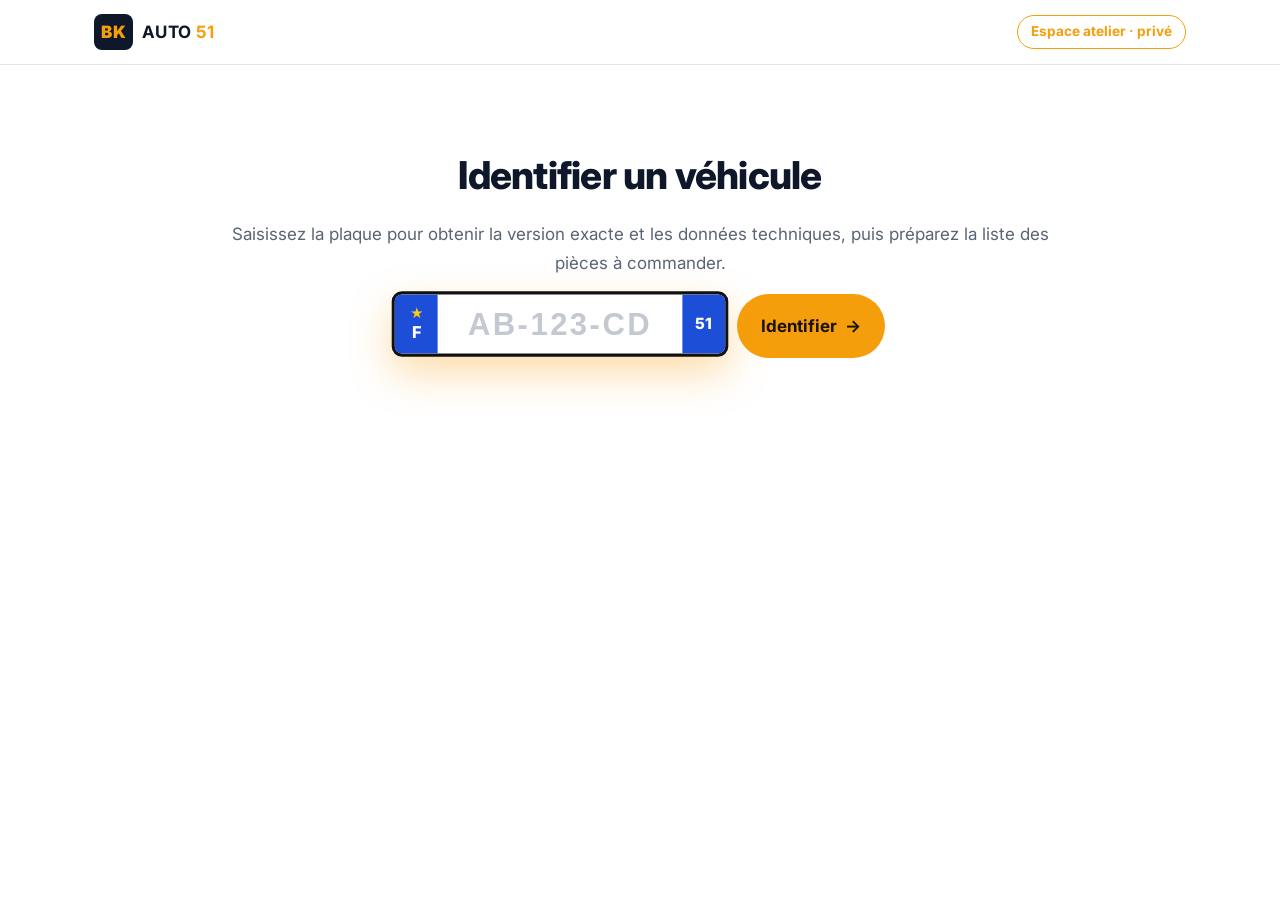
==== atelier.html @ ac7f99f1 "Outil plaque → pièces déplacé dans un espace atelier privé protégé par mot de passe Co-Authored-By: " ====
<!doctype html>
<html lang="fr">
<head>
  <meta charset="utf-8">
  <meta name="viewport" content="width=device-width, initial-scale=1">
  <meta name="robots" content="noindex, nofollow">
  <title>Atelier · BK AUTO 51</title>
  <link rel="icon" href="/assets/favicon.svg" type="image/svg+xml">
  <link rel="preconnect" href="https://fonts.googleapis.com">
  <link rel="preconnect" href="https://fonts.gstatic.com" crossorigin>
  <link href="https://fonts.googleapis.com/css2?family=Inter:wght@400;500;600;700;800&display=swap" rel="stylesheet">
  <link rel="stylesheet" href="/assets/styles.css?v=6">
  <link rel="stylesheet" href="/assets/atelier.css?v=6">
</head>
<body class="atelier">
  <header class="header">
    <div class="container header__inner">
      <a href="/" class="logo" aria-label="Retour au site">
        <span class="logo__mark">BK</span>
        <span class="logo__text">AUTO <strong>51</strong></span>
      </a>
      <span class="atelier__tag">Espace atelier · privé</span>
    </div>
  </header>

  <main class="section">
    <div class="container">
      <div class="parts">
        <h1 class="atelier__title">Identifier un véhicule</h1>
        <p class="muted">Saisissez la plaque pour obtenir la version exacte et les données techniques, puis préparez la liste des pièces à commander.</p>

        <form class="plate-form" id="plate-form" novalidate>
          <label class="plate" for="plate-input">
            <span class="plate__eu"><span class="plate__stars">★</span>F</span>
            <input id="plate-input" name="plaque" placeholder="AB-123-CD" maxlength="10" autocomplete="off" spellcheck="false" aria-label="Plaque d'immatriculation" autofocus>
            <span class="plate__dep">51</span>
          </label>
          <button class="btn btn--primary" type="submit">Identifier <span class="btn__arrow">→</span></button>
        </form>
        <p class="plate-status" id="plate-status" role="status" aria-live="polite"></p>
        <div class="history" id="history" hidden></div>
      </div>

      <div class="sheet" id="sheet" hidden>
        <div class="vehicle">
          <div class="vehicle__icon"><svg viewBox="0 0 24 24"><path d="M5 17h14M6 17l1.5-5h9L18 17M8 12l1-3h6l1 3"/><circle cx="8" cy="18" r="1.5"/><circle cx="16" cy="18" r="1.5"/></svg></div>
          <div>
            <p class="vehicle__title" id="vehicle-title"></p>
            <p class="vehicle__meta" id="vehicle-meta"></p>
          </div>
        </div>

        <div class="sheet__cols">
          <section class="panel">
            <h2 class="panel__title">Données techniques</h2>
            <p class="muted small">Cliquez sur une valeur pour la copier.</p>
            <dl class="specs" id="specs"></dl>
          </section>

          <section class="panel">
            <h2 class="panel__title">Pièces à commander</h2>
            <div class="parts__grid" id="parts-grid">
              <label class="part"><input type="checkbox" value="Plaquettes de frein AV"><span>Plaquettes AV</span></label>
              <label class="part"><input type="checkbox" value="Plaquettes de frein AR"><span>Plaquettes AR</span></label>
              <label class="part"><input type="checkbox" value="Disques de frein AV"><span>Disques AV</span></label>
              <label class="part"><input type="checkbox" value="Disques / tambours AR"><span>Disques / tambours AR</span></label>
              <label class="part"><input type="checkbox" value="Filtre à huile"><span>Filtre à huile</span></label>
              <label class="part"><input type="checkbox" value="Filtre à air"><span>Filtre à air</span></label>
              <label class="part"><input type="checkbox" value="Filtre habitacle"><span>Filtre habitacle</span></label>
              <label class="part"><input type="checkbox" value="Filtre à carburant"><span>Filtre à carburant</span></label>
              <label class="part"><input type="checkbox" value="Huile moteur"><span>Huile moteur</span></label>
              <label class="part"><input type="checkbox" value="Kit distribution + pompe à eau"><span>Kit distribution</span></label>
              <label class="part"><input type="checkbox" value="Courroie accessoires + galets"><span>Courroie accessoires</span></label>
              <label class="part"><input type="checkbox" value="Kit embrayage"><span>Kit embrayage</span></label>
              <label class="part"><input type="checkbox" value="Batterie"><span>Batterie</span></label>
              <label class="part"><input type="checkbox" value="Bougies"><span>Bougies</span></label>
              <label class="part"><input type="checkbox" value="Amortisseurs"><span>Amortisseurs</span></label>
              <label class="part"><input type="checkbox" value="Rotules / biellettes"><span>Rotules / biellettes</span></label>
              <label class="part"><input type="checkbox" value="Pneus"><span>Pneus</span></label>
              <label class="part"><input type="checkbox" value="Balais essuie-glace"><span>Essuie-glaces</span></label>
            </div>
            <label class="notes">Notes / références
              <textarea id="notes" rows="4" placeholder="ex. réf. plaquettes, dimensions pneus 195/55 R16…"></textarea>
            </label>
            <div class="sheet__actions">
              <button class="btn btn--primary" id="copy-list" type="button">Copier la liste</button>
              <button class="btn btn--ghost" id="print" type="button">Imprimer</button>
            </div>
            <p class="plate-status" id="copy-status" role="status" aria-live="polite"></p>
          </section>
        </div>
      </div>
    </div>
  </main>

  <script src="/assets/atelier.js?v=6" defer></script>
</body>
</html>
---- assets/styles.css ----
:root {
  --bg: #ffffff;
  --bg-alt: #f5f6f8;
  --ink: #0f172a;
  --muted: #5b6475;
  --line: #e3e6ec;
  --accent: #f59e0b;
  --accent-ink: #1a1203;
  --dark: #0f172a;
  --dark-ink: #e8ecf3;
  --radius: 14px;
  --shadow: 0 10px 30px rgba(15, 23, 42, .08);
}
@media (prefers-color-scheme: dark) {
  :root {
    --bg: #0b1120;
    --bg-alt: #111a2e;
    --ink: #e8ecf3;
    --muted: #9aa4b6;
    --line: #22304a;
    --dark: #060a14;
    --shadow: 0 10px 30px rgba(0, 0, 0, .35);
  }
}

*, *::before, *::after { box-sizing: border-box; }
[hidden] { display: none !important; }
html { scroll-behavior: smooth; scroll-padding-top: 72px; }
body {
  margin: 0;
  font: 17px/1.7 Inter, system-ui, -apple-system, Segoe UI, Roboto, sans-serif;
  color: var(--ink);
  background: var(--bg);
  -webkit-font-smoothing: antialiased;
  overflow-x: clip;
}
img, svg, iframe { display: block; max-width: 100%; }
a { color: inherit; }
h1, h2, h3 { line-height: 1.15; margin: 0 0 .6em; letter-spacing: -.02em; }
h1 { font-size: clamp(2.2rem, 5.5vw, 3.6rem); font-weight: 800; }
h2 { font-size: clamp(1.7rem, 3.5vw, 2.4rem); font-weight: 800; }
h3 { font-size: 1.15rem; font-weight: 700; }
p { margin: 0 0 1rem; }

.container { width: 100%; max-width: 1140px; margin: 0 auto; padding: 0 16px; }
@media (min-width: 640px) { .container { padding: 0 24px; } }

.eyebrow { text-transform: uppercase; letter-spacing: .12em; font-size: .78rem; font-weight: 700; color: var(--accent); margin-bottom: .6rem; }
.lead { font-size: 1.15rem; color: var(--muted); max-width: 34rem; }
.muted { color: var(--muted); }
.narrow { max-width: 40rem; }

/* Boutons */
.btn {
  display: inline-flex; align-items: center; justify-content: center; gap: .5rem;
  padding: .85rem 1.4rem; border-radius: 999px; font-weight: 700; text-decoration: none;
  border: 2px solid transparent; cursor: pointer; font: inherit; font-weight: 700;
  transition: transform .15s ease, background .15s ease, border-color .15s ease;
}
.btn:hover { transform: translateY(-1px); }
.btn--primary { background: var(--accent); color: var(--accent-ink); }
.btn--primary:hover { background: #fbb32f; }
.btn--ghost { border-color: var(--line); color: var(--ink); background: transparent; }
.btn--ghost:hover { border-color: var(--accent); }
.btn--sm { padding: .5rem 1rem; font-size: .92rem; }
.btn--block { width: 100%; }

/* En-tête */
.header {
  position: sticky; top: 0; z-index: 50;
  background: color-mix(in srgb, var(--bg) 88%, transparent);
  backdrop-filter: saturate(160%) blur(10px);
  border-bottom: 1px solid var(--line);
}
.header__inner { display: flex; align-items: center; justify-content: space-between; height: 64px; }
.logo { display: flex; align-items: center; gap: .55rem; text-decoration: none; font-weight: 700; letter-spacing: .02em; }
.logo__mark { background: var(--ink); color: var(--accent); font-weight: 900; border-radius: 8px; padding: .2rem .45rem; }
.logo__text strong { color: var(--accent); }
.nav { display: flex; align-items: center; gap: 1.6rem; }
.nav a:not(.btn) { text-decoration: none; color: var(--muted); font-weight: 500; }
.nav a:not(.btn):hover { color: var(--ink); }
.nav-toggle { display: none; background: none; border: 0; padding: 8px; cursor: pointer; }
.nav-toggle span { display: block; width: 22px; height: 2px; background: var(--ink); margin: 5px 0; border-radius: 2px; }

@media (max-width: 760px) {
  .nav-toggle { display: block; }
  .nav {
    position: absolute; top: 64px; left: 0; right: 0;
    flex-direction: column; align-items: stretch; gap: 0;
    background: var(--bg); border-bottom: 1px solid var(--line);
    padding: .5rem 16px 1rem; display: none;
  }
  .nav.is-open { display: flex; }
  .nav a:not(.btn) { padding: .8rem 0; border-bottom: 1px solid var(--line); }
  .nav .btn { margin-top: .8rem; }
}

/* Hero */
.hero { position: relative; overflow: hidden; isolation: isolate; padding: 80px 0 110px; }
.hero__inner { display: grid; gap: 48px; align-items: center; grid-template-columns: 1.15fr .85fr; }
.hero__actions { display: flex; flex-wrap: wrap; gap: .8rem; margin: 1.6rem 0; }
.hero__badges { display: flex; flex-wrap: wrap; gap: .5rem 1.4rem; padding: 0; margin: 0; list-style: none; color: var(--muted); font-weight: 600; font-size: .95rem; }
.hero__badges li::before { content: "✓"; color: var(--accent); margin-right: .4rem; font-weight: 800; }
.hero__card {
  position: relative;
  background: var(--bg-alt); border: 1px solid var(--line); border-radius: 24px;
  padding: 20px 20px 22px; box-shadow: var(--shadow); color: var(--ink);
}
.hero__car { width: 100%; }
.hero__stat { display: flex; justify-content: space-between; align-items: baseline; margin-top: 18px; padding-top: 16px; border-top: 1px solid var(--line); }
.hero__stat strong { font-size: 1.3rem; }
.hero__stat span { color: var(--muted); font-size: .92rem; }
@media (max-width: 860px) {
  .hero { padding: 48px 0 56px; }
  .hero__inner { grid-template-columns: 1fr; }
}

/* Sections */
.section { padding: 88px 0; }
.section--alt { background: var(--bg-alt); }
.section--dark { background: var(--dark); color: var(--dark-ink); }
.section--dark .muted, .section--dark .contact-list__label { color: #9aa4b6; }
@media (max-width: 640px) { .section { padding: 60px 0; } }

.grid { display: grid; gap: 20px; margin-top: 2rem; }
.grid--3 { grid-template-columns: repeat(auto-fill, minmax(260px, 1fr)); }
.card {
  background: var(--bg); border: 1px solid var(--line); border-radius: var(--radius);
  padding: 26px; transition: border-color .2s ease, transform .2s ease, box-shadow .2s ease;
}
.card:hover { border-color: var(--accent); transform: translateY(-3px); box-shadow: var(--shadow); }
.card p { color: var(--muted); margin: 0; }
.card__icon {
  width: 46px; height: 46px; border-radius: 12px; display: grid; place-items: center; margin-bottom: 1rem;
  background: color-mix(in srgb, var(--accent) 16%, transparent);
}
.card__icon svg { width: 24px; height: 24px; fill: none; stroke: var(--accent); stroke-width: 1.8; stroke-linecap: round; stroke-linejoin: round; }

.split { display: grid; grid-template-columns: 1fr 1fr; gap: 56px; align-items: start; }
@media (max-width: 860px) { .split { grid-template-columns: 1fr; gap: 32px; } }

.checklist { list-style: none; padding: 0; margin: 0; display: grid; gap: 14px; }
.checklist li {
  display: grid; gap: 2px; padding: 18px 20px 18px 56px; position: relative;
  background: var(--bg); border: 1px solid var(--line); border-radius: var(--radius);
}
.checklist li::before {
  content: "✓"; position: absolute; left: 18px; top: 18px; width: 24px; height: 24px; border-radius: 50%;
  display: grid; place-items: center; background: var(--accent); color: var(--accent-ink); font-weight: 800; font-size: .8rem;
}
.checklist span { color: var(--muted); }

/* Contact */
.contact-list { list-style: none; padding: 0; margin: 2rem 0 0; display: grid; gap: 22px; }
.contact-list li { display: grid; gap: 4px; }
.contact-list__label { text-transform: uppercase; letter-spacing: .1em; font-size: .75rem; font-weight: 700; }
.contact-list a { text-decoration: none; font-weight: 600; font-size: 1.08rem; }
.contact-list a:hover { color: var(--accent); }

.form { background: #fff; color: #0f172a; border-radius: 20px; padding: 28px; display: grid; gap: 14px; box-shadow: 0 20px 50px rgba(0,0,0,.3); }
.form__row { display: grid; grid-template-columns: 1fr 1fr; gap: 14px; }
@media (max-width: 520px) { .form__row { grid-template-columns: 1fr; } .form { padding: 20px; } }
.form label { display: grid; gap: 6px; font-weight: 600; font-size: .9rem; }
.form input, .form select, .form textarea {
  font: inherit; font-weight: 400; color: #0f172a; background: #f5f6f8;
  border: 1px solid #dfe3ea; border-radius: 10px; padding: .75rem .9rem; width: 100%;
}
.form input:focus, .form select:focus, .form textarea:focus { outline: 2px solid var(--accent); outline-offset: 1px; border-color: transparent; }
.form__note { margin: 0; font-size: .9rem; color: #5b6475; min-height: 1.2em; }

.map { margin-top: 56px; }
.map iframe { width: 100%; height: 340px; border: 0; border-radius: 20px; filter: grayscale(.2); }

/* Pied de page */
.footer { border-top: 1px solid var(--line); padding: 28px 0; color: var(--muted); font-size: .92rem; }
.footer__inner { display: flex; justify-content: space-between; flex-wrap: wrap; gap: 8px; }
.footer p { margin: 0; }
.footer a { text-decoration: none; }
.footer a:hover { color: var(--accent); }

/* ============ Animations ============ */

/* Barre de lecture */
.progress {
  position: fixed; top: 0; left: 0; height: 3px; width: 100%; z-index: 100;
  background: linear-gradient(90deg, var(--accent), #fb7185);
  transform-origin: 0 50%; transform: scaleX(var(--p, 0));
}
.header { transition: box-shadow .3s ease; }
.header.is-scrolled { box-shadow: 0 6px 24px rgba(15, 23, 42, .08); }

/* Apparition du hero */
.anim-in { opacity: 0; transform: translateY(24px); animation: rise .8s cubic-bezier(.2, .8, .2, 1) forwards; animation-delay: calc(var(--d, 0) * 110ms + 100ms); }
@keyframes rise { to { opacity: 1; transform: none; } }

/* Fonds animés */
.hero__blobs { position: absolute; inset: 0; z-index: -1; filter: blur(60px); opacity: .55; }
.hero__blobs span { position: absolute; border-radius: 50%; animation: float 18s ease-in-out infinite alternate; }
.hero__blobs span:nth-child(1) { width: 420px; height: 420px; background: var(--accent); top: -140px; right: -60px; }
.hero__blobs span:nth-child(2) { width: 320px; height: 320px; background: #fb7185; bottom: -160px; right: 30%; opacity: .5; animation-duration: 22s; }
.hero__blobs span:nth-child(3) { width: 260px; height: 260px; background: #38bdf8; top: 20%; left: -120px; opacity: .35; animation-duration: 26s; }
@keyframes float { to { transform: translate(60px, 40px) scale(1.15); } }

/* Mot qui change */
.rotator { display: inline-block; position: relative; color: var(--accent); }
.rotator__word { display: inline-block; }
.rotator__word.out { animation: wordOut .35s ease forwards; }
.rotator__word.in { animation: wordIn .45s cubic-bezier(.2, .8, .2, 1) forwards; }
@keyframes wordOut { to { opacity: 0; transform: translateY(-60%) rotateX(60deg); filter: blur(4px); } }
@keyframes wordIn { from { opacity: 0; transform: translateY(60%) rotateX(-60deg); filter: blur(4px); } to { opacity: 1; transform: none; filter: none; } }
.rotator::after {
  content: ""; position: absolute; left: 0; right: 0; bottom: .02em; height: .14em; border-radius: 4px;
  background: color-mix(in srgb, var(--accent) 35%, transparent); z-index: -1;
}

/* Surlignage des titres */
.hl { background: linear-gradient(transparent 62%, color-mix(in srgb, var(--accent) 40%, transparent) 62%) no-repeat 0 0 / 0% 100%; transition: background-size 1s cubic-bezier(.2, .8, .2, 1) .3s; }
.is-visible .hl, .is-visible.hl, [data-reveal].is-visible .hl { background-size: 100% 100%; }

/* Bouton brillant */
.btn--shine { position: relative; overflow: hidden; gap: .5rem; }
.btn--shine::after {
  content: ""; position: absolute; inset: 0; transform: translateX(-120%) skewX(-20deg);
  background: linear-gradient(90deg, transparent, rgba(255, 255, 255, .55), transparent);
  animation: shine 3.5s ease-in-out infinite 1.5s;
}
@keyframes shine { 0%, 60% { transform: translateX(-120%) skewX(-20deg); } 100% { transform: translateX(220%) skewX(-20deg); } }
.btn__arrow { display: inline-block; transition: transform .2s ease; }
.btn:hover .btn__arrow { transform: translateX(4px); }

/* Scène avec la voiture */
.scene { position: relative; height: 230px; border-radius: 16px; overflow: hidden; background: linear-gradient(180deg, color-mix(in srgb, #38bdf8 22%, var(--bg-alt)), var(--bg-alt) 75%); }
.scene__sun { position: absolute; width: 70px; height: 70px; border-radius: 50%; background: var(--accent); top: 22px; right: 36px; box-shadow: 0 0 60px var(--accent); animation: pulse 4s ease-in-out infinite; }
@keyframes pulse { 50% { transform: scale(1.08); box-shadow: 0 0 90px var(--accent); } }
.scene__hills {
  position: absolute; left: 0; bottom: 38px; width: 200%; height: 70px;
  background: radial-gradient(60px 50px at 60px 70px, color-mix(in srgb, var(--ink) 14%, transparent) 98%, transparent) repeat-x 0 0 / 160px 70px;
  animation: slide 9s linear infinite;
}
.scene__road {
  position: absolute; left: 0; right: 0; bottom: 0; height: 40px; background: var(--ink);
}
.scene__road::after {
  content: ""; position: absolute; left: 0; top: 18px; width: 200%; height: 4px;
  background: repeating-linear-gradient(90deg, var(--accent) 0 34px, transparent 34px 70px);
  animation: slide 1s linear infinite;
}
@keyframes slide { to { transform: translateX(-50%); } }
.scene__car { position: absolute; left: 50%; bottom: 22px; width: 72%; transform: translateX(-50%); animation: cruise 6s ease-in-out infinite; }
@keyframes cruise { 50% { transform: translateX(-44%); } }
.scene__car .hero__car { color: var(--ink); }
.car__body { animation: bob .45s ease-in-out infinite alternate; }
@keyframes bob { to { transform: translateY(-2px); } }
.wheel { animation: spin .5s linear infinite; }
@keyframes spin { to { transform: rotate(360deg); } }
.car__light { animation: blink 2s ease-in-out infinite; }
@keyframes blink { 50% { opacity: .35; } }
.speed { position: absolute; left: -12%; height: 3px; border-radius: 3px; background: color-mix(in srgb, var(--ink) 35%, transparent); animation: speed 1s linear infinite; }
.speed:nth-child(1) { top: 40%; width: 40px; }
.speed:nth-child(2) { top: 55%; width: 60px; animation-delay: .3s; }
.speed:nth-child(3) { top: 70%; width: 30px; animation-delay: .6s; }
@keyframes speed { from { transform: translateX(40px); opacity: 1; } to { transform: translateX(-40px); opacity: 0; } }

.chip {
  position: absolute; background: var(--bg); color: var(--ink); border: 1px solid var(--line); box-shadow: var(--shadow);
  padding: .45rem .8rem; border-radius: 999px; font-size: .85rem; font-weight: 700; white-space: nowrap;
  animation: hover 4s ease-in-out infinite;
}
.chip--a { top: -14px; left: -18px; }
.chip--b { bottom: 62px; right: -18px; animation-delay: -2s; }
@keyframes hover { 50% { transform: translateY(-8px); } }
@media (max-width: 520px) { .chip--a { left: 8px; } .chip--b { right: 8px; } }

.scroll-cue { position: absolute; left: 50%; bottom: 26px; width: 26px; height: 42px; border: 2px solid var(--line); border-radius: 14px; transform: translateX(-50%); }
.scroll-cue span { position: absolute; left: 50%; top: 8px; width: 4px; height: 8px; margin-left: -2px; border-radius: 2px; background: var(--accent); animation: cue 1.6s ease-in-out infinite; }
@keyframes cue { 70% { transform: translateY(14px); opacity: 0; } 100% { opacity: 0; } }
@media (max-width: 860px) { .scroll-cue { display: none; } }

/* Bandeau défilant */
.marquee-wrap { overflow: hidden; padding: 14px 0; margin-top: -40px; }
.marquee { background: var(--ink); color: var(--bg); overflow: hidden; padding: 18px 0; transform: rotate(-1.2deg); margin: 0 -20px; }
.marquee__track { display: flex; width: max-content; animation: marquee 32s linear infinite; }
.marquee__track span { font-weight: 800; font-size: 1.15rem; letter-spacing: .02em; padding: 0 1.4rem; white-space: nowrap; }
.marquee__track span::after { content: "✦"; color: var(--accent); margin-left: 2.8rem; }
.marquee:hover .marquee__track { animation-play-state: paused; }
@keyframes marquee { to { transform: translateX(-50%); } }
@media (prefers-color-scheme: dark) { .marquee { background: var(--accent); color: var(--accent-ink); } .marquee__track span::after { color: var(--accent-ink); } }

/* Apparition au défilement */
[data-reveal] { opacity: 0; transform: translateY(32px); transition: opacity .8s cubic-bezier(.2, .8, .2, 1), transform .8s cubic-bezier(.2, .8, .2, 1); transition-delay: calc(var(--i, 0) * 90ms); }
[data-reveal].is-visible { opacity: 1; transform: none; }

/* Cartes : halo qui suit la souris */
.card { position: relative; overflow: hidden; }
.card::before {
  content: ""; position: absolute; inset: 0; opacity: 0; transition: opacity .3s ease; pointer-events: none;
  background: radial-gradient(260px circle at var(--mx, 50%) var(--my, 50%), color-mix(in srgb, var(--accent) 16%, transparent), transparent 70%);
}
.card:hover::before { opacity: 1; }
.card[data-reveal].is-visible:hover { transform: translateY(-4px); }
.card__icon { transition: transform .4s cubic-bezier(.3, 1.6, .5, 1); }
.card:hover .card__icon { transform: rotate(-8deg) scale(1.12); }

.big { font-size: 1.12rem; }

/* Étapes */
.steps { list-style: none; padding: 0; margin: 2.5rem 0 0; display: grid; grid-template-columns: repeat(4, 1fr); gap: 24px; position: relative; counter-reset: s; }
.steps::before {
  content: ""; position: absolute; top: 26px; left: 26px; right: 26px; height: 3px; border-radius: 3px;
  background: linear-gradient(90deg, var(--accent), #fb7185); transform-origin: 0 50%; transform: scaleX(var(--line-p, 0)); transition: transform 1.6s cubic-bezier(.2, .8, .2, 1) .2s;
}
.steps.is-drawn { --line-p: 1; }
.steps li { position: relative; }
.steps__num {
  position: relative; z-index: 1; display: grid; place-items: center; width: 54px; height: 54px; border-radius: 50%;
  background: var(--bg); border: 3px solid var(--accent); font-weight: 800; font-size: 1.3rem; margin-bottom: 1rem;
}
.steps li.is-visible .steps__num { animation: pop .6s cubic-bezier(.3, 1.8, .5, 1) both; animation-delay: calc(var(--i, 0) * 120ms + .2s); }
@keyframes pop { from { transform: scale(.4); } }
.steps p { color: var(--muted); margin: 0; }
@media (max-width: 860px) {
  .steps { grid-template-columns: 1fr; gap: 28px; }
  .steps::before { top: 26px; bottom: 26px; left: 25px; right: auto; width: 3px; height: auto; transform-origin: 50% 0; transform: scaleY(var(--line-p, 0)); }
  .steps li { padding-left: 76px; }
  .steps__num { position: absolute; left: 0; top: -4px; }
}

/* Encart avis */
.cta-box {
  text-align: center; display: grid; justify-items: center; padding: 56px 24px; border-radius: 28px;
  background: linear-gradient(135deg, color-mix(in srgb, var(--accent) 16%, var(--bg-alt)), var(--bg-alt));
  border: 1px solid var(--line);
}
.stars { display: inline-flex; gap: 2px; vertical-align: middle; margin-left: .3rem; font-size: .8em; color: var(--accent); }
.stars i { font-style: normal; display: inline-block; opacity: 0; transform: scale(.3) rotate(-90deg); }
.is-visible .stars i { animation: star .5s cubic-bezier(.3, 1.8, .5, 1) forwards; }
.stars i:nth-child(2) { animation-delay: .1s !important; } .stars i:nth-child(3) { animation-delay: .2s !important; }
.stars i:nth-child(4) { animation-delay: .3s !important; } .stars i:nth-child(5) { animation-delay: .4s !important; }
@keyframes star { to { opacity: 1; transform: none; } }

/* Zone d'intervention */
.split--center { align-items: center; }
.towns { list-style: none; padding: 0; margin: 1.6rem 0 0; display: flex; flex-wrap: wrap; gap: 8px; }
.towns li { padding: .4rem .85rem; border-radius: 999px; background: var(--bg); border: 1px solid var(--line); font-weight: 600; font-size: .92rem; transition: border-color .2s ease, transform .2s ease; }
.towns li:hover { border-color: var(--accent); transform: translateY(-2px); }
.towns li:first-child { background: var(--accent); border-color: var(--accent); color: var(--accent-ink); }
.towns__more { color: var(--muted); font-style: italic; }
.radar { max-width: 440px; width: 100%; justify-self: center; }
.radar svg { width: 100%; height: auto; overflow: visible; }
.radar__ring { fill: none; stroke: var(--line); stroke-width: 1.5; stroke-dasharray: 4 6; }
.radar__ring:first-child { fill: color-mix(in srgb, var(--accent) 7%, transparent); stroke: var(--accent); stroke-dasharray: none; stroke-width: 2; }
.radar__pulse { fill: none; stroke: var(--accent); stroke-width: 2; transform-origin: 160px 160px; transform: scale(.1); opacity: 0; animation: radarPulse 3.6s ease-out infinite; }
.radar__pulse--2 { animation-delay: 1.8s; }
@keyframes radarPulse { 0% { transform: scale(.1); opacity: .9; } 100% { transform: scale(1); opacity: 0; } }
.radar__sweep { transform-origin: 160px 160px; animation: sweep 6s linear infinite; }
.radar__sweep path { fill: color-mix(in srgb, var(--accent) 14%, transparent); }
@keyframes sweep { to { transform: rotate(360deg); } }
.radar__towns circle { fill: var(--ink); }
.radar__towns text, .radar__city, .radar__km { font: 600 12px Inter, sans-serif; fill: var(--muted); }
.radar__km { fill: var(--accent); font-weight: 800; }
.radar__city { fill: var(--ink); font-weight: 800; font-size: 14px; }
.radar__towns g { opacity: 0; transform: translateY(6px); transition: opacity .5s ease, transform .5s ease; transition-delay: calc(var(--t) * 150ms + .4s); }
.radar.is-visible .radar__towns g { opacity: 1; transform: none; }
.radar__home circle { fill: var(--accent); }
.radar__home path { fill: var(--accent-ink); }
.radar__home { transform-origin: 160px 160px; animation: homeBeat 2s ease-in-out infinite; }
@keyframes homeBeat { 50% { transform: scale(1.12); } }

/* Mouvement réduit */
@media (prefers-reduced-motion: reduce) {
  *, *::before, *::after { animation: none !important; transition: none !important; }
  .anim-in, [data-reveal], .stars i, .radar__towns g { opacity: 1 !important; transform: none !important; }
  .hl { background-size: 100% 100% !important; }
  .steps { --line-p: 1; }
  html { scroll-behavior: auto; }
}
---- assets/atelier.css ----
/* Pièces par plaque */
.parts { max-width: 820px; margin: 0 auto; text-align: center; }
.parts__intro .big { max-width: 38rem; margin: 0 auto 2rem; }
.plate-form { display: flex; justify-content: center; align-items: stretch; gap: 12px; flex-wrap: wrap; }
.plate {
  display: flex; align-items: stretch; height: 64px; border: 3px solid #111; border-radius: 10px; overflow: hidden;
  background: #fff; box-shadow: 0 10px 30px rgba(15, 23, 42, .12); cursor: text; transition: transform .2s ease, box-shadow .2s ease;
}
.plate:focus-within { transform: translateY(-2px) scale(1.02); box-shadow: 0 16px 40px color-mix(in srgb, var(--accent) 35%, transparent); }
.plate__eu, .plate__dep { display: grid; place-items: center; width: 42px; background: #1d4ed8; color: #fff; font-weight: 800; font-size: 1rem; line-height: 1; }
.plate__eu { align-content: center; gap: 4px; }
.plate__stars { color: #facc15; font-size: .8rem; }
.plate__dep { font-size: .95rem; }
.plate input {
  width: 240px; border: 0; outline: 0; background: transparent; color: #111; text-align: center;
  font: 800 1.9rem/1 "Arial Narrow", Arial, sans-serif; letter-spacing: .08em; text-transform: uppercase;
}
.plate input::placeholder { color: #c4c8d0; }
@media (max-width: 520px) { .plate { width: 100%; } .plate input { width: 100%; min-width: 0; font-size: 1.6rem; } .plate-form .btn { width: 100%; } }
.plate-form.is-loading .btn { pointer-events: none; opacity: .7; }
.plate-form.is-loading .plate { animation: scan 1s ease-in-out infinite; }
@keyframes scan { 50% { box-shadow: 0 0 0 6px color-mix(in srgb, var(--accent) 40%, transparent); } }
.plate-form.shake { animation: shake .4s ease; }
@keyframes shake { 20%, 60% { transform: translateX(-8px); } 40%, 80% { transform: translateX(8px); } }
.plate-status { min-height: 1.6em; margin: 1rem auto 0; color: var(--muted); max-width: 36rem; }

.vehicle {
  display: flex; gap: 16px; align-items: center; text-align: left; max-width: 480px; margin: 1.2rem auto 0;
  padding: 18px 20px; border-radius: var(--radius); border: 2px solid var(--accent); background: var(--bg-alt);
  animation: rise .6s cubic-bezier(.2, .8, .2, 1);
}
.vehicle__icon { flex: none; width: 48px; height: 48px; border-radius: 12px; display: grid; place-items: center; background: var(--accent); }
.vehicle__icon svg { width: 26px; height: 26px; fill: none; stroke: var(--accent-ink); stroke-width: 1.8; stroke-linecap: round; stroke-linejoin: round; }
.vehicle__title { margin: 0; font-weight: 800; font-size: 1.2rem; }
.vehicle__meta { margin: 0; color: var(--muted); font-size: .92rem; }

.parts__pick { margin-top: 2rem; opacity: 0; transform: translateY(20px); transition: opacity .6s ease, transform .6s cubic-bezier(.2, .8, .2, 1); }
.parts__pick.is-in { opacity: 1; transform: none; }
.parts__label { font-weight: 700; margin-bottom: 1rem; }
.parts__grid { display: grid; grid-template-columns: repeat(auto-fill, minmax(180px, 1fr)); gap: 10px; margin-bottom: 1.6rem; text-align: left; }
.part input { position: absolute; opacity: 0; pointer-events: none; }
.part span {
  display: block; padding: .8rem 1rem; border-radius: 12px; border: 1.5px solid var(--line); background: var(--bg);
  font-weight: 600; cursor: pointer; transition: border-color .2s ease, background .2s ease, transform .15s ease;
}
.part span:hover { border-color: var(--accent); transform: translateY(-2px); }
.part input:checked + span { border-color: var(--accent); background: color-mix(in srgb, var(--accent) 16%, var(--bg)); animation: pop .35s cubic-bezier(.3, 1.8, .5, 1); }
.part input:focus-visible + span { outline: 2px solid var(--accent); outline-offset: 2px; }
.btn:disabled { opacity: .45; cursor: not-allowed; transform: none; }
.btn:disabled::after { display: none; }

/* Mise en page atelier */
.atelier__tag { font-size: .85rem; font-weight: 700; color: var(--accent); border: 1.5px solid var(--accent); border-radius: 999px; padding: .3rem .8rem; }
.atelier__title { font-size: clamp(1.8rem, 4vw, 2.4rem); }
.small { font-size: .88rem; }
.history { display: flex; flex-wrap: wrap; justify-content: center; align-items: center; gap: 8px; margin-top: .6rem; }
.history__label { color: var(--muted); font-size: .88rem; }
.history__item { font: 700 .9rem/1 Inter, sans-serif; letter-spacing: .05em; padding: .45rem .7rem; border-radius: 8px; border: 1.5px solid var(--line); background: var(--bg); color: var(--ink); cursor: pointer; }
.history__item:hover { border-color: var(--accent); }
.sheet { margin-top: 2.5rem; animation: rise .6s cubic-bezier(.2, .8, .2, 1); }
.sheet .vehicle { max-width: none; margin: 0 0 20px; }
.sheet__cols { display: grid; grid-template-columns: 1fr 1.3fr; gap: 20px; align-items: start; }
@media (max-width: 860px) { .sheet__cols { grid-template-columns: 1fr; } }
.panel { background: var(--bg-alt); border: 1px solid var(--line); border-radius: var(--radius); padding: 22px; }
.panel__title { font-size: 1.2rem; margin-bottom: .3rem; }
.specs { display: grid; grid-template-columns: auto 1fr; gap: 6px 14px; margin: 1rem 0 0; font-size: .92rem; }
.specs dt { color: var(--muted); }
.specs dd { margin: 0; min-width: 0; }
.specs dd button { font: 600 .92rem Inter, sans-serif; color: var(--ink); background: none; border: 0; padding: 0; text-align: left; cursor: copy; overflow-wrap: anywhere; }
.specs dd button:hover { color: var(--accent); }
.sheet .parts__grid { grid-template-columns: repeat(auto-fill, minmax(160px, 1fr)); margin: 1rem 0; }
.sheet .part span { padding: .6rem .8rem; font-size: .92rem; }
.notes { display: grid; gap: 6px; font-weight: 600; font-size: .9rem; }
.notes textarea { font: inherit; font-weight: 400; color: var(--ink); background: var(--bg); border: 1px solid var(--line); border-radius: 10px; padding: .7rem .9rem; }
.sheet__actions { display: flex; flex-wrap: wrap; gap: 10px; margin-top: 1rem; }

@media print {
  .header, .plate-form, .plate-status, .history, .parts > .muted, .atelier__title, .sheet__actions, .part input:not(:checked) + span { display: none !important; }
  body { background: #fff; color: #000; }
  .section { padding: 0; }
  .panel, .vehicle { border-color: #999; background: #fff; }
}
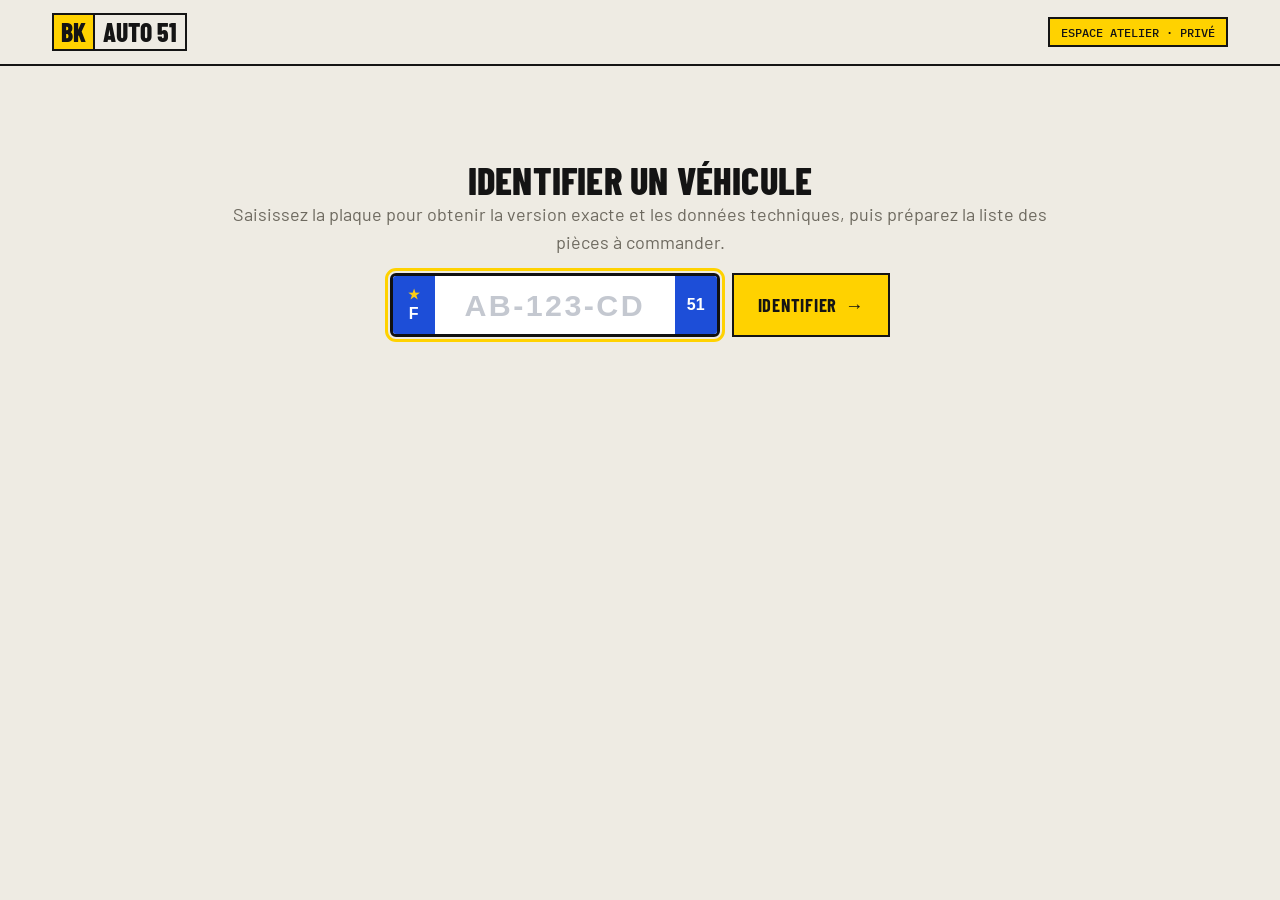
==== commit 403cc299: "Nouvelle direction artistique : signalétique d'atelier (Barlow Condensed, papier, encre, jaune sécur" ====
--- a/atelier.html
+++ b/atelier.html
@@ -8,16 +8,15 @@
   <link rel="icon" href="/assets/favicon.svg" type="image/svg+xml">
   <link rel="preconnect" href="https://fonts.googleapis.com">
   <link rel="preconnect" href="https://fonts.gstatic.com" crossorigin>
-  <link href="https://fonts.googleapis.com/css2?family=Inter:wght@400;500;600;700;800&display=swap" rel="stylesheet">
-  <link rel="stylesheet" href="/assets/styles.css?v=6">
-  <link rel="stylesheet" href="/assets/atelier.css?v=6">
+  <link href="https://fonts.googleapis.com/css2?family=Barlow+Condensed:wght@500;600;700;800&family=Barlow:wght@400;500;600&family=IBM+Plex+Mono:wght@400;500&display=swap" rel="stylesheet">
+  <link rel="stylesheet" href="/assets/styles.css?v=8">
+  <link rel="stylesheet" href="/assets/atelier.css?v=8">
 </head>
 <body class="atelier">
   <header class="header">
     <div class="container header__inner">
       <a href="/" class="logo" aria-label="Retour au site">
-        <span class="logo__mark">BK</span>
-        <span class="logo__text">AUTO <strong>51</strong></span>
+        <span class="logo__bk">BK</span><span class="logo__rest">AUTO&nbsp;51</span>
       </a>
       <span class="atelier__tag">Espace atelier · privé</span>
     </div>
@@ -93,6 +92,6 @@
     </div>
   </main>
 
-  <script src="/assets/atelier.js?v=6" defer></script>
+  <script src="/assets/atelier.js?v=8" defer></script>
 </body>
 </html>
--- a/assets/styles.css
+++ b/assets/styles.css
@@ -1,376 +1,274 @@
+/* BK AUTO 51 — signalétique d'atelier : papier, encre, jaune sécurité */
 :root {
-  --bg: #ffffff;
-  --bg-alt: #f5f6f8;
-  --ink: #0f172a;
-  --muted: #5b6475;
-  --line: #e3e6ec;
-  --accent: #f59e0b;
-  --accent-ink: #1a1203;
-  --dark: #0f172a;
-  --dark-ink: #e8ecf3;
-  --radius: 14px;
-  --shadow: 0 10px 30px rgba(15, 23, 42, .08);
+  --bg: #eeebe3;
+  --bg-alt: #e3dfd3;
+  --ink: #141414;
+  --ink-soft: #3a3a36;
+  --muted: #6d695f;
+  --line: #141414;
+  --accent: #ffd200;
+  --accent-ink: #141414;
+  --radius: 0;
+  --shadow: none;
+  --display: "Barlow Condensed", "Arial Narrow", sans-serif;
+  --text: Barlow, "Helvetica Neue", Arial, sans-serif;
+  --mono: "IBM Plex Mono", ui-monospace, Menlo, monospace;
 }
 @media (prefers-color-scheme: dark) {
-  :root {
-    --bg: #0b1120;
-    --bg-alt: #111a2e;
-    --ink: #e8ecf3;
-    --muted: #9aa4b6;
-    --line: #22304a;
-    --dark: #060a14;
-    --shadow: 0 10px 30px rgba(0, 0, 0, .35);
+  :root:not([data-theme="light"]) {
+    --bg: #171716;
+    --bg-alt: #201f1d;
+    --ink: #eeebe3;
+    --ink-soft: #cfcbc0;
+    --muted: #9b968a;
+    --line: #eeebe3;
   }
 }
 
 *, *::before, *::after { box-sizing: border-box; }
 [hidden] { display: none !important; }
-html { scroll-behavior: smooth; scroll-padding-top: 72px; }
+html { scroll-behavior: smooth; scroll-padding-top: 70px; }
 body {
-  margin: 0;
-  font: 17px/1.7 Inter, system-ui, -apple-system, Segoe UI, Roboto, sans-serif;
-  color: var(--ink);
-  background: var(--bg);
-  -webkit-font-smoothing: antialiased;
-  overflow-x: clip;
+  margin: 0; background: var(--bg); color: var(--ink);
+  font: 400 18px/1.6 var(--text);
+  -webkit-font-smoothing: antialiased; overflow-x: clip;
 }
 img, svg, iframe { display: block; max-width: 100%; }
 a { color: inherit; }
-h1, h2, h3 { line-height: 1.15; margin: 0 0 .6em; letter-spacing: -.02em; }
-h1 { font-size: clamp(2.2rem, 5.5vw, 3.6rem); font-weight: 800; }
-h2 { font-size: clamp(1.7rem, 3.5vw, 2.4rem); font-weight: 800; }
-h3 { font-size: 1.15rem; font-weight: 700; }
+h1, h2, h3 { font-family: var(--display); text-transform: uppercase; line-height: .92; margin: 0; font-weight: 800; letter-spacing: .005em; }
+h1 { font-size: clamp(3.4rem, 9vw, 7.4rem); line-height: .98; }
+h1 mark { display: inline-block; padding: .06em .1em 0; margin-top: .06em; }
+h2 { font-size: clamp(2.4rem, 5.5vw, 4.2rem); }
+h3 { font-size: 1.7rem; font-weight: 700; }
 p { margin: 0 0 1rem; }
-
-.container { width: 100%; max-width: 1140px; margin: 0 auto; padding: 0 16px; }
-@media (min-width: 640px) { .container { padding: 0 24px; } }
-
-.eyebrow { text-transform: uppercase; letter-spacing: .12em; font-size: .78rem; font-weight: 700; color: var(--accent); margin-bottom: .6rem; }
-.lead { font-size: 1.15rem; color: var(--muted); max-width: 34rem; }
+mark { background: var(--accent); color: #141414; padding: 0 .08em; box-decoration-break: clone; -webkit-box-decoration-break: clone; }
+
+.container { width: 100%; max-width: 1240px; margin: 0 auto; padding: 0 16px; }
+@media (min-width: 640px) { .container { padding: 0 32px; } }
+
+.kicker { font: 500 .8rem/1.4 var(--mono); text-transform: uppercase; letter-spacing: .04em; margin-bottom: 1.4rem; }
+.lead { font-size: 1.2rem; color: var(--ink-soft); max-width: 36rem; }
 .muted { color: var(--muted); }
-.narrow { max-width: 40rem; }
-
-/* Boutons */
+.small { font-size: .88rem; }
+
+/* Boutons : rectangles, bord épais */
 .btn {
   display: inline-flex; align-items: center; justify-content: center; gap: .5rem;
-  padding: .85rem 1.4rem; border-radius: 999px; font-weight: 700; text-decoration: none;
-  border: 2px solid transparent; cursor: pointer; font: inherit; font-weight: 700;
-  transition: transform .15s ease, background .15s ease, border-color .15s ease;
-}
-.btn:hover { transform: translateY(-1px); }
-.btn--primary { background: var(--accent); color: var(--accent-ink); }
-.btn--primary:hover { background: #fbb32f; }
-.btn--ghost { border-color: var(--line); color: var(--ink); background: transparent; }
-.btn--ghost:hover { border-color: var(--accent); }
-.btn--sm { padding: .5rem 1rem; font-size: .92rem; }
+  padding: .9rem 1.5rem; border: 2px solid var(--line); border-radius: 0; cursor: pointer;
+  font: 700 1.15rem/1 var(--display); text-transform: uppercase; letter-spacing: .04em; text-decoration: none;
+  transition: background .15s ease, color .15s ease, transform .15s ease;
+}
+.btn:active { transform: translateY(1px); }
+.btn--yellow, .btn--primary { background: var(--accent); color: #141414; border-color: #141414; }
+.btn--yellow:hover, .btn--primary:hover { background: #141414; color: var(--accent); }
+.btn--dark { background: var(--ink); color: var(--bg); }
+.btn--dark:hover { background: var(--accent); color: #141414; border-color: #141414; }
+.btn--outline, .btn--ghost { background: transparent; color: var(--ink); }
+.btn--outline:hover, .btn--ghost:hover { background: var(--ink); color: var(--bg); }
+.btn--sm { padding: .55rem 1rem; font-size: 1rem; }
 .btn--block { width: 100%; }
+.btn:disabled { opacity: .45; cursor: not-allowed; }
+.link-arrow { font: 700 1.15rem/1 var(--display); text-transform: uppercase; letter-spacing: .04em; text-decoration: none; border-bottom: 2px solid currentColor; padding-bottom: 3px; }
+.link-arrow::after { content: " →"; display: inline-block; transition: transform .2s ease; }
+.link-arrow:hover::after { transform: translateX(5px); }
+
+/* Bandeau d'infos */
+.topbar { background: #141414; color: #eeebe3; font: 400 .78rem/1 var(--mono); }
+.topbar__inner { display: flex; justify-content: space-between; gap: 1rem; padding-top: 9px; padding-bottom: 9px; }
+.topbar a { color: var(--accent); text-decoration: none; }
+@media (max-width: 760px) { .topbar__inner > span:first-child { display: none; } .topbar__inner { justify-content: center; } }
 
 /* En-tête */
-.header {
-  position: sticky; top: 0; z-index: 50;
-  background: color-mix(in srgb, var(--bg) 88%, transparent);
-  backdrop-filter: saturate(160%) blur(10px);
-  border-bottom: 1px solid var(--line);
-}
+.header { position: sticky; top: 0; z-index: 50; background: var(--bg); border-bottom: 2px solid var(--line); }
 .header__inner { display: flex; align-items: center; justify-content: space-between; height: 64px; }
-.logo { display: flex; align-items: center; gap: .55rem; text-decoration: none; font-weight: 700; letter-spacing: .02em; }
-.logo__mark { background: var(--ink); color: var(--accent); font-weight: 900; border-radius: 8px; padding: .2rem .45rem; }
-.logo__text strong { color: var(--accent); }
-.nav { display: flex; align-items: center; gap: 1.6rem; }
-.nav a:not(.btn) { text-decoration: none; color: var(--muted); font-weight: 500; }
-.nav a:not(.btn):hover { color: var(--ink); }
-.nav-toggle { display: none; background: none; border: 0; padding: 8px; cursor: pointer; }
-.nav-toggle span { display: block; width: 22px; height: 2px; background: var(--ink); margin: 5px 0; border-radius: 2px; }
-
-@media (max-width: 760px) {
+.logo { display: flex; align-items: stretch; text-decoration: none; font: 800 1.6rem/1 var(--display); text-transform: uppercase; border: 2px solid var(--line); }
+.logo__bk { background: var(--accent); color: #141414; padding: .25rem .45rem; border-right: 2px solid var(--line); }
+.logo__rest { padding: .25rem .5rem; }
+.nav { display: flex; align-items: center; gap: 1.8rem; }
+.nav a:not(.btn) { font: 600 1.1rem/1 var(--display); text-transform: uppercase; letter-spacing: .04em; text-decoration: none; padding: 4px 0; background: linear-gradient(currentColor, currentColor) no-repeat 0 100% / 0 2px; transition: background-size .25s ease; }
+.nav a:not(.btn):hover { background-size: 100% 2px; }
+.nav-toggle { display: none; font: 700 1rem/1 var(--display); text-transform: uppercase; letter-spacing: .06em; background: none; color: var(--ink); border: 2px solid var(--line); padding: .5rem .8rem; cursor: pointer; }
+@media (max-width: 820px) {
   .nav-toggle { display: block; }
-  .nav {
-    position: absolute; top: 64px; left: 0; right: 0;
-    flex-direction: column; align-items: stretch; gap: 0;
-    background: var(--bg); border-bottom: 1px solid var(--line);
-    padding: .5rem 16px 1rem; display: none;
-  }
+  .nav { position: absolute; top: 64px; left: 0; right: 0; flex-direction: column; align-items: stretch; gap: 0; background: var(--bg); border-bottom: 2px solid var(--line); padding: 0 16px 16px; display: none; }
   .nav.is-open { display: flex; }
-  .nav a:not(.btn) { padding: .8rem 0; border-bottom: 1px solid var(--line); }
-  .nav .btn { margin-top: .8rem; }
+  .nav a:not(.btn) { padding: 1rem 0; border-bottom: 1px solid var(--line); font-size: 1.4rem; background: none; }
+  .nav .btn { margin-top: 1rem; }
 }
 
 /* Hero */
-.hero { position: relative; overflow: hidden; isolation: isolate; padding: 80px 0 110px; }
-.hero__inner { display: grid; gap: 48px; align-items: center; grid-template-columns: 1.15fr .85fr; }
-.hero__actions { display: flex; flex-wrap: wrap; gap: .8rem; margin: 1.6rem 0; }
-.hero__badges { display: flex; flex-wrap: wrap; gap: .5rem 1.4rem; padding: 0; margin: 0; list-style: none; color: var(--muted); font-weight: 600; font-size: .95rem; }
-.hero__badges li::before { content: "✓"; color: var(--accent); margin-right: .4rem; font-weight: 800; }
-.hero__card {
-  position: relative;
-  background: var(--bg-alt); border: 1px solid var(--line); border-radius: 24px;
-  padding: 20px 20px 22px; box-shadow: var(--shadow); color: var(--ink);
-}
-.hero__car { width: 100%; }
-.hero__stat { display: flex; justify-content: space-between; align-items: baseline; margin-top: 18px; padding-top: 16px; border-top: 1px solid var(--line); }
-.hero__stat strong { font-size: 1.3rem; }
-.hero__stat span { color: var(--muted); font-size: .92rem; }
-@media (max-width: 860px) {
-  .hero { padding: 48px 0 56px; }
-  .hero__inner { grid-template-columns: 1fr; }
-}
+.hero { padding: 64px 0 72px; border-bottom: 2px solid var(--line); }
+.hero__inner { display: grid; grid-template-columns: 1fr 1fr; gap: 56px; align-items: center; }
+.hero h1 { margin-bottom: 1.6rem; }
+.hero__actions { display: flex; flex-wrap: wrap; align-items: center; gap: 1.6rem; margin-top: 2rem; }
+@media (max-width: 960px) { .hero__inner { grid-template-columns: 1fr; gap: 40px; } .hero { padding: 40px 0 48px; } }
+
+.anim-in { opacity: 0; transform: translateY(18px); animation: rise .7s cubic-bezier(.2, .7, .2, 1) forwards; animation-delay: calc(var(--d, 0) * 120ms + 80ms); }
+@keyframes rise { to { opacity: 1; transform: none; } }
+
+/* Dessin technique */
+.blueprint {
+  margin: 0; border: 2px solid var(--line); color: var(--ink);
+  background:
+    linear-gradient(color-mix(in srgb, var(--ink) 9%, transparent) 1px, transparent 1px) 0 0 / 24px 24px,
+    linear-gradient(90deg, color-mix(in srgb, var(--ink) 9%, transparent) 1px, transparent 1px) 0 0 / 24px 24px,
+    var(--bg-alt);
+}
+.blueprint__cap { display: flex; justify-content: space-between; gap: 1rem; padding: 10px 14px; border-bottom: 2px solid var(--line); font: 500 .74rem/1.2 var(--mono); text-transform: uppercase; background: var(--bg); }
+.blueprint__svg { width: 100%; height: auto; padding: 12px 14px 4px; overflow: visible; }
+.blueprint__svg path, .blueprint__svg circle { fill: none; stroke: currentColor; stroke-width: 2; stroke-linejoin: round; stroke-linecap: round; }
+.blueprint__svg .bp-fill { fill: currentColor; stroke: none; }
+.blueprint__svg .bp-call circle.bp-fill { fill: var(--accent); stroke: currentColor; stroke-width: 2; }
+.blueprint__svg text { font: 500 12px var(--mono); fill: currentColor; text-transform: uppercase; }
+.bp-dim path:not(.bp-fill), .bp-call path { stroke-width: 1.2; }
+.bp-draw path, .bp-wheel circle, .bp-wheel path { stroke-dasharray: 1400; stroke-dashoffset: 1400; animation: draw 2.4s cubic-bezier(.6, .1, .3, 1) forwards .4s; }
+.bp-wheel { animation: wheel 9s linear infinite 2.8s; }
+@keyframes draw { to { stroke-dashoffset: 0; } }
+@keyframes wheel { to { transform: rotate(360deg); } }
+.bp-dim, .bp-call { opacity: 0; animation: fade .6s ease forwards 2.4s; }
+.bp-call { animation-delay: 2.8s; }
+@keyframes fade { to { opacity: 1; } }
+
+/* Défilant */
+.ticker { background: var(--accent); color: #141414; border-bottom: 2px solid #141414; overflow: hidden; }
+.ticker__track { display: flex; width: max-content; animation: ticker 38s linear infinite; }
+.ticker__track span { font: 800 1.5rem/1 var(--display); text-transform: uppercase; letter-spacing: .03em; padding: 14px 0; white-space: nowrap; }
+.ticker__track span::after { content: "/"; margin: 0 1.4rem; font-weight: 500; }
+.ticker:hover .ticker__track { animation-play-state: paused; }
+@keyframes ticker { to { transform: translateX(-50%); } }
 
 /* Sections */
-.section { padding: 88px 0; }
-.section--alt { background: var(--bg-alt); }
-.section--dark { background: var(--dark); color: var(--dark-ink); }
-.section--dark .muted, .section--dark .contact-list__label { color: #9aa4b6; }
-@media (max-width: 640px) { .section { padding: 60px 0; } }
-
-.grid { display: grid; gap: 20px; margin-top: 2rem; }
-.grid--3 { grid-template-columns: repeat(auto-fill, minmax(260px, 1fr)); }
-.card {
-  background: var(--bg); border: 1px solid var(--line); border-radius: var(--radius);
-  padding: 26px; transition: border-color .2s ease, transform .2s ease, box-shadow .2s ease;
-}
-.card:hover { border-color: var(--accent); transform: translateY(-3px); box-shadow: var(--shadow); }
-.card p { color: var(--muted); margin: 0; }
-.card__icon {
-  width: 46px; height: 46px; border-radius: 12px; display: grid; place-items: center; margin-bottom: 1rem;
-  background: color-mix(in srgb, var(--accent) 16%, transparent);
-}
-.card__icon svg { width: 24px; height: 24px; fill: none; stroke: var(--accent); stroke-width: 1.8; stroke-linecap: round; stroke-linejoin: round; }
-
-.split { display: grid; grid-template-columns: 1fr 1fr; gap: 56px; align-items: start; }
-@media (max-width: 860px) { .split { grid-template-columns: 1fr; gap: 32px; } }
-
-.checklist { list-style: none; padding: 0; margin: 0; display: grid; gap: 14px; }
-.checklist li {
-  display: grid; gap: 2px; padding: 18px 20px 18px 56px; position: relative;
-  background: var(--bg); border: 1px solid var(--line); border-radius: var(--radius);
-}
-.checklist li::before {
-  content: "✓"; position: absolute; left: 18px; top: 18px; width: 24px; height: 24px; border-radius: 50%;
-  display: grid; place-items: center; background: var(--accent); color: var(--accent-ink); font-weight: 800; font-size: .8rem;
-}
-.checklist span { color: var(--muted); }
+.section { padding: 96px 0; }
+.section--paper2 { background: var(--bg-alt); border-top: 2px solid var(--line); border-bottom: 2px solid var(--line); }
+.section--ink { background: #141414; color: #eeebe3; --line: #eeebe3; --ink: #eeebe3; --ink-soft: #cfcbc0; --muted: #9b968a; --bg: #141414; }
+@media (max-width: 640px) { .section { padding: 64px 0; } }
+
+.sec-head { display: grid; grid-template-columns: auto 1fr auto; align-items: end; gap: 0 24px; padding-bottom: 18px; border-bottom: 2px solid var(--line); margin-bottom: 8px; }
+.sec-head p { margin: 0; font: 400 .85rem/1.4 var(--mono); color: var(--muted); max-width: 22rem; text-align: right; }
+.sec-head--stack { grid-template-columns: auto 1fr; margin-bottom: 1.6rem; }
+.sec-head__num { font: 500 .85rem/1 var(--mono); border: 2px solid var(--line); padding: 6px 8px; align-self: start; margin-top: 4px; }
+@media (max-width: 760px) { .sec-head { grid-template-columns: auto 1fr; } .sec-head p { grid-column: 1 / -1; text-align: left; margin-top: 12px; } }
+
+/* Liste des services */
+.services { list-style: none; margin: 0; padding: 0; }
+.services li {
+  position: relative; display: grid; grid-template-columns: 70px minmax(220px, 1fr) 1.3fr; gap: 24px; align-items: baseline;
+  padding: 26px 8px; border-bottom: 1px solid var(--line); isolation: isolate;
+}
+.services li::before { content: ""; position: absolute; inset: 0; background: var(--accent); transform: scaleX(0); transform-origin: 0 50%; transition: transform .35s cubic-bezier(.6, .1, .3, 1); z-index: -1; }
+.services li:hover::before { transform: scaleX(1); }
+.services li:hover, .services li:hover p { color: #141414; }
+.services__n { font: 500 .85rem/1 var(--mono); }
+.services h3 { font-size: clamp(1.8rem, 3.2vw, 2.6rem); }
+.services p { margin: 0; color: var(--ink-soft); }
+@media (max-width: 760px) { .services li { grid-template-columns: 44px 1fr; gap: 6px 12px; } .services p { grid-column: 2; } }
+
+/* Étapes */
+.steps { list-style: none; margin: 32px 0 0; padding: 0; display: grid; grid-template-columns: repeat(4, 1fr); border-left: 2px solid var(--line); }
+.steps li { padding: 0 24px 8px; border-right: 2px solid var(--line); }
+.steps__n { display: block; font: 800 7rem/.8 var(--display); color: transparent; -webkit-text-stroke: 2px var(--ink); margin-bottom: 1.2rem; transition: color .3s ease; }
+.steps li:hover .steps__n { color: var(--accent); }
+.steps h3 { margin-bottom: .6rem; }
+.steps p { color: var(--ink-soft); margin: 0; }
+@media (max-width: 900px) { .steps { grid-template-columns: 1fr 1fr; row-gap: 32px; } }
+@media (max-width: 560px) { .steps { grid-template-columns: 1fr; border-left: 0; } .steps li { border-right: 0; border-top: 2px solid var(--line); padding: 20px 0 0; } .steps__n { font-size: 5rem; } }
+
+/* Engagement */
+.statement { display: grid; grid-template-columns: 1.6fr 1fr; gap: 56px; align-items: end; }
+.statement__big { font: 800 clamp(2.4rem, 5.5vw, 4.6rem)/.98 var(--display); text-transform: uppercase; margin: 0; }
+.statement__list { list-style: none; margin: 0; padding: 0; font: 400 .92rem/1.5 var(--mono); }
+.statement__list li { padding: 14px 0; border-top: 1px solid #eeebe3; }
+.statement__list span { display: block; color: var(--accent); text-transform: uppercase; }
+@media (max-width: 860px) { .statement { grid-template-columns: 1fr; gap: 32px; } }
+
+/* Zone */
+.zone { display: grid; grid-template-columns: 1.1fr .9fr; gap: 56px; align-items: center; }
+.towns { list-style: none; margin: 1.6rem 0 0; padding: 0; columns: 2; column-gap: 24px; font: 400 .95rem/1.4 var(--mono); }
+.towns li { padding: 8px 0; border-bottom: 1px solid var(--line); break-inside: avoid; }
+.towns li::before { content: "— "; color: var(--muted); }
+.towns li:first-child { font-weight: 500; }
+.towns li:last-child { color: var(--muted); }
+.map { margin: 0; max-width: 460px; width: 100%; justify-self: center; }
+.map svg { width: 100%; height: auto; overflow: visible; }
+.map__grid { fill: none; stroke: var(--ink); stroke-width: 2; }
+.map__grid--thin { stroke-width: 1; stroke-dasharray: 3 5; }
+.map__spin { fill: none; stroke: var(--ink); stroke-width: 6; stroke-dasharray: 2 12; transform-origin: 160px 160px; animation: wheel 60s linear infinite; }
+.map__towns rect { fill: var(--ink); }
+.map__towns text, .map__km { font: 500 11px var(--mono); fill: var(--ink); text-transform: uppercase; }
+.map__km { font-size: 12px; }
+.map__home { fill: var(--accent); stroke: #141414; stroke-width: 2; }
+.map__city { font: 800 18px var(--display); fill: var(--ink); letter-spacing: .04em; }
+.map__towns g { opacity: 0; transition: opacity .4s ease; transition-delay: calc(var(--t) * 140ms + .3s); }
+.map.is-visible .map__towns g { opacity: 1; }
+@media (max-width: 860px) { .zone { grid-template-columns: 1fr; } }
+
+/* Avis */
+.reviews { display: grid; grid-template-columns: auto 1fr auto; gap: 24px 32px; align-items: center; }
+.reviews .lead { margin: .8rem 0 0; }
+.reviews .sec-head__num { align-self: start; }
+@media (max-width: 760px) { .reviews { grid-template-columns: 1fr; } .reviews .sec-head__num { justify-self: start; } }
 
 /* Contact */
-.contact-list { list-style: none; padding: 0; margin: 2rem 0 0; display: grid; gap: 22px; }
-.contact-list li { display: grid; gap: 4px; }
-.contact-list__label { text-transform: uppercase; letter-spacing: .1em; font-size: .75rem; font-weight: 700; }
-.contact-list a { text-decoration: none; font-weight: 600; font-size: 1.08rem; }
-.contact-list a:hover { color: var(--accent); }
-
-.form { background: #fff; color: #0f172a; border-radius: 20px; padding: 28px; display: grid; gap: 14px; box-shadow: 0 20px 50px rgba(0,0,0,.3); }
-.form__row { display: grid; grid-template-columns: 1fr 1fr; gap: 14px; }
-@media (max-width: 520px) { .form__row { grid-template-columns: 1fr; } .form { padding: 20px; } }
-.form label { display: grid; gap: 6px; font-weight: 600; font-size: .9rem; }
+.contact { display: grid; grid-template-columns: .9fr 1.1fr; gap: 64px; align-items: start; }
+@media (max-width: 900px) { .contact { grid-template-columns: 1fr; gap: 40px; } }
+.infos { margin: 0; display: grid; grid-template-columns: 120px 1fr; }
+.infos dt, .infos dd { padding: 14px 0; border-bottom: 1px solid #eeebe3; margin: 0; }
+.infos dt { font: 500 .78rem/1.6 var(--mono); text-transform: uppercase; color: var(--accent); }
+.infos a { text-decoration: none; border-bottom: 1px solid currentColor; }
+.infos a:hover { color: var(--accent); }
+
+.form { background: #eeebe3; color: #141414; border: 2px solid #eeebe3; padding: 28px; display: grid; gap: 16px; }
+.form__row { display: grid; grid-template-columns: 1fr 1fr; gap: 16px; }
+@media (max-width: 520px) { .form__row { grid-template-columns: 1fr; } .form { padding: 18px; } }
+.form label, .form__plate { display: grid; gap: 6px; font: 500 .78rem/1.3 var(--mono); text-transform: uppercase; }
 .form input, .form select, .form textarea {
-  font: inherit; font-weight: 400; color: #0f172a; background: #f5f6f8;
-  border: 1px solid #dfe3ea; border-radius: 10px; padding: .75rem .9rem; width: 100%;
-}
-.form input:focus, .form select:focus, .form textarea:focus { outline: 2px solid var(--accent); outline-offset: 1px; border-color: transparent; }
-.form__note { margin: 0; font-size: .9rem; color: #5b6475; min-height: 1.2em; }
-
-.map { margin-top: 56px; }
-.map iframe { width: 100%; height: 340px; border: 0; border-radius: 20px; filter: grayscale(.2); }
+  font: 400 1rem/1.4 var(--text); text-transform: none; color: #141414; background: #fff;
+  border: 2px solid #141414; border-radius: 0; padding: .75rem .85rem; width: 100%;
+}
+.form input:focus, .form select:focus, .form textarea:focus { outline: 3px solid var(--accent); outline-offset: 0; }
+.form__note { margin: 0; font: 400 .85rem/1.5 var(--mono); min-height: 1.3em; }
+
+.map-embed { margin-top: 64px; }
+.map-embed iframe { width: 100%; height: 340px; border: 2px solid #eeebe3; filter: grayscale(1) contrast(1.05); }
+
+/* Plaque d'immatriculation (formulaire de devis + atelier) */
+.plate {
+  display: flex; align-items: stretch; height: 64px; border: 3px solid #111; border-radius: 6px; overflow: hidden;
+  background: #fff; cursor: text;
+}
+.plate:focus-within { outline: 3px solid var(--accent); outline-offset: 2px; }
+.plate__eu, .plate__dep { display: grid; place-items: center; width: 42px; background: #1d4ed8; color: #fff; font: 700 1rem/1 Arial, sans-serif; }
+.plate__eu { align-content: center; gap: 4px; }
+.plate__stars { color: #facc15; font-size: .8rem; }
+.plate input {
+  width: 240px; border: 0; outline: 0; background: transparent; color: #111; text-align: center;
+  font: 700 1.9rem/1 "Arial Narrow", Arial, sans-serif; letter-spacing: .08em; text-transform: uppercase;
+}
+.plate input::placeholder { color: #c4c8d0; }
+@media (max-width: 520px) { .plate { width: 100%; } .plate input { width: 100%; min-width: 0; font-size: 1.6rem; } .plate-form .btn { width: 100%; } }
+.form label.plate { display: flex; gap: 0; height: 56px; }
+.form .plate input { width: 100%; min-width: 0; flex: 1; font-size: 1.6rem; padding: 0; border: 0; background: transparent; }
+.form .plate input:focus { outline: 0; }
+.form .plate__eu, .form .plate__dep { width: 36px; }
 
 /* Pied de page */
-.footer { border-top: 1px solid var(--line); padding: 28px 0; color: var(--muted); font-size: .92rem; }
-.footer__inner { display: flex; justify-content: space-between; flex-wrap: wrap; gap: 8px; }
-.footer p { margin: 0; }
+.footer { padding: 48px 0 24px; border-top: 2px solid var(--line); overflow: hidden; }
+.footer__mark { font: 800 clamp(4rem, 17vw, 15rem)/.8 var(--display); text-transform: uppercase; margin: 0 0 24px; letter-spacing: -.01em; white-space: nowrap; }
+.footer__inner { display: flex; justify-content: space-between; flex-wrap: wrap; gap: 8px 24px; font: 400 .8rem/1.5 var(--mono); padding-top: 16px; border-top: 1px solid var(--line); }
+.footer__inner p { margin: 0; }
 .footer a { text-decoration: none; }
-.footer a:hover { color: var(--accent); }
-
-/* ============ Animations ============ */
-
-/* Barre de lecture */
-.progress {
-  position: fixed; top: 0; left: 0; height: 3px; width: 100%; z-index: 100;
-  background: linear-gradient(90deg, var(--accent), #fb7185);
-  transform-origin: 0 50%; transform: scaleX(var(--p, 0));
-}
-.header { transition: box-shadow .3s ease; }
-.header.is-scrolled { box-shadow: 0 6px 24px rgba(15, 23, 42, .08); }
-
-/* Apparition du hero */
-.anim-in { opacity: 0; transform: translateY(24px); animation: rise .8s cubic-bezier(.2, .8, .2, 1) forwards; animation-delay: calc(var(--d, 0) * 110ms + 100ms); }
-@keyframes rise { to { opacity: 1; transform: none; } }
-
-/* Fonds animés */
-.hero__blobs { position: absolute; inset: 0; z-index: -1; filter: blur(60px); opacity: .55; }
-.hero__blobs span { position: absolute; border-radius: 50%; animation: float 18s ease-in-out infinite alternate; }
-.hero__blobs span:nth-child(1) { width: 420px; height: 420px; background: var(--accent); top: -140px; right: -60px; }
-.hero__blobs span:nth-child(2) { width: 320px; height: 320px; background: #fb7185; bottom: -160px; right: 30%; opacity: .5; animation-duration: 22s; }
-.hero__blobs span:nth-child(3) { width: 260px; height: 260px; background: #38bdf8; top: 20%; left: -120px; opacity: .35; animation-duration: 26s; }
-@keyframes float { to { transform: translate(60px, 40px) scale(1.15); } }
-
-/* Mot qui change */
-.rotator { display: inline-block; position: relative; color: var(--accent); }
-.rotator__word { display: inline-block; }
-.rotator__word.out { animation: wordOut .35s ease forwards; }
-.rotator__word.in { animation: wordIn .45s cubic-bezier(.2, .8, .2, 1) forwards; }
-@keyframes wordOut { to { opacity: 0; transform: translateY(-60%) rotateX(60deg); filter: blur(4px); } }
-@keyframes wordIn { from { opacity: 0; transform: translateY(60%) rotateX(-60deg); filter: blur(4px); } to { opacity: 1; transform: none; filter: none; } }
-.rotator::after {
-  content: ""; position: absolute; left: 0; right: 0; bottom: .02em; height: .14em; border-radius: 4px;
-  background: color-mix(in srgb, var(--accent) 35%, transparent); z-index: -1;
-}
-
-/* Surlignage des titres */
-.hl { background: linear-gradient(transparent 62%, color-mix(in srgb, var(--accent) 40%, transparent) 62%) no-repeat 0 0 / 0% 100%; transition: background-size 1s cubic-bezier(.2, .8, .2, 1) .3s; }
-.is-visible .hl, .is-visible.hl, [data-reveal].is-visible .hl { background-size: 100% 100%; }
-
-/* Bouton brillant */
-.btn--shine { position: relative; overflow: hidden; gap: .5rem; }
-.btn--shine::after {
-  content: ""; position: absolute; inset: 0; transform: translateX(-120%) skewX(-20deg);
-  background: linear-gradient(90deg, transparent, rgba(255, 255, 255, .55), transparent);
-  animation: shine 3.5s ease-in-out infinite 1.5s;
-}
-@keyframes shine { 0%, 60% { transform: translateX(-120%) skewX(-20deg); } 100% { transform: translateX(220%) skewX(-20deg); } }
-.btn__arrow { display: inline-block; transition: transform .2s ease; }
-.btn:hover .btn__arrow { transform: translateX(4px); }
-
-/* Scène avec la voiture */
-.scene { position: relative; height: 230px; border-radius: 16px; overflow: hidden; background: linear-gradient(180deg, color-mix(in srgb, #38bdf8 22%, var(--bg-alt)), var(--bg-alt) 75%); }
-.scene__sun { position: absolute; width: 70px; height: 70px; border-radius: 50%; background: var(--accent); top: 22px; right: 36px; box-shadow: 0 0 60px var(--accent); animation: pulse 4s ease-in-out infinite; }
-@keyframes pulse { 50% { transform: scale(1.08); box-shadow: 0 0 90px var(--accent); } }
-.scene__hills {
-  position: absolute; left: 0; bottom: 38px; width: 200%; height: 70px;
-  background: radial-gradient(60px 50px at 60px 70px, color-mix(in srgb, var(--ink) 14%, transparent) 98%, transparent) repeat-x 0 0 / 160px 70px;
-  animation: slide 9s linear infinite;
-}
-.scene__road {
-  position: absolute; left: 0; right: 0; bottom: 0; height: 40px; background: var(--ink);
-}
-.scene__road::after {
-  content: ""; position: absolute; left: 0; top: 18px; width: 200%; height: 4px;
-  background: repeating-linear-gradient(90deg, var(--accent) 0 34px, transparent 34px 70px);
-  animation: slide 1s linear infinite;
-}
-@keyframes slide { to { transform: translateX(-50%); } }
-.scene__car { position: absolute; left: 50%; bottom: 22px; width: 72%; transform: translateX(-50%); animation: cruise 6s ease-in-out infinite; }
-@keyframes cruise { 50% { transform: translateX(-44%); } }
-.scene__car .hero__car { color: var(--ink); }
-.car__body { animation: bob .45s ease-in-out infinite alternate; }
-@keyframes bob { to { transform: translateY(-2px); } }
-.wheel { animation: spin .5s linear infinite; }
-@keyframes spin { to { transform: rotate(360deg); } }
-.car__light { animation: blink 2s ease-in-out infinite; }
-@keyframes blink { 50% { opacity: .35; } }
-.speed { position: absolute; left: -12%; height: 3px; border-radius: 3px; background: color-mix(in srgb, var(--ink) 35%, transparent); animation: speed 1s linear infinite; }
-.speed:nth-child(1) { top: 40%; width: 40px; }
-.speed:nth-child(2) { top: 55%; width: 60px; animation-delay: .3s; }
-.speed:nth-child(3) { top: 70%; width: 30px; animation-delay: .6s; }
-@keyframes speed { from { transform: translateX(40px); opacity: 1; } to { transform: translateX(-40px); opacity: 0; } }
-
-.chip {
-  position: absolute; background: var(--bg); color: var(--ink); border: 1px solid var(--line); box-shadow: var(--shadow);
-  padding: .45rem .8rem; border-radius: 999px; font-size: .85rem; font-weight: 700; white-space: nowrap;
-  animation: hover 4s ease-in-out infinite;
-}
-.chip--a { top: -14px; left: -18px; }
-.chip--b { bottom: 62px; right: -18px; animation-delay: -2s; }
-@keyframes hover { 50% { transform: translateY(-8px); } }
-@media (max-width: 520px) { .chip--a { left: 8px; } .chip--b { right: 8px; } }
-
-.scroll-cue { position: absolute; left: 50%; bottom: 26px; width: 26px; height: 42px; border: 2px solid var(--line); border-radius: 14px; transform: translateX(-50%); }
-.scroll-cue span { position: absolute; left: 50%; top: 8px; width: 4px; height: 8px; margin-left: -2px; border-radius: 2px; background: var(--accent); animation: cue 1.6s ease-in-out infinite; }
-@keyframes cue { 70% { transform: translateY(14px); opacity: 0; } 100% { opacity: 0; } }
-@media (max-width: 860px) { .scroll-cue { display: none; } }
-
-/* Bandeau défilant */
-.marquee-wrap { overflow: hidden; padding: 14px 0; margin-top: -40px; }
-.marquee { background: var(--ink); color: var(--bg); overflow: hidden; padding: 18px 0; transform: rotate(-1.2deg); margin: 0 -20px; }
-.marquee__track { display: flex; width: max-content; animation: marquee 32s linear infinite; }
-.marquee__track span { font-weight: 800; font-size: 1.15rem; letter-spacing: .02em; padding: 0 1.4rem; white-space: nowrap; }
-.marquee__track span::after { content: "✦"; color: var(--accent); margin-left: 2.8rem; }
-.marquee:hover .marquee__track { animation-play-state: paused; }
-@keyframes marquee { to { transform: translateX(-50%); } }
-@media (prefers-color-scheme: dark) { .marquee { background: var(--accent); color: var(--accent-ink); } .marquee__track span::after { color: var(--accent-ink); } }
+.footer a:hover { text-decoration: underline; }
 
 /* Apparition au défilement */
-[data-reveal] { opacity: 0; transform: translateY(32px); transition: opacity .8s cubic-bezier(.2, .8, .2, 1), transform .8s cubic-bezier(.2, .8, .2, 1); transition-delay: calc(var(--i, 0) * 90ms); }
+[data-reveal] { opacity: 0; transform: translateY(24px); transition: opacity .6s ease, transform .7s cubic-bezier(.2, .7, .2, 1); transition-delay: calc(var(--i, 0) * 80ms); }
 [data-reveal].is-visible { opacity: 1; transform: none; }
 
-/* Cartes : halo qui suit la souris */
-.card { position: relative; overflow: hidden; }
-.card::before {
-  content: ""; position: absolute; inset: 0; opacity: 0; transition: opacity .3s ease; pointer-events: none;
-  background: radial-gradient(260px circle at var(--mx, 50%) var(--my, 50%), color-mix(in srgb, var(--accent) 16%, transparent), transparent 70%);
-}
-.card:hover::before { opacity: 1; }
-.card[data-reveal].is-visible:hover { transform: translateY(-4px); }
-.card__icon { transition: transform .4s cubic-bezier(.3, 1.6, .5, 1); }
-.card:hover .card__icon { transform: rotate(-8deg) scale(1.12); }
-
-.big { font-size: 1.12rem; }
-
-/* Étapes */
-.steps { list-style: none; padding: 0; margin: 2.5rem 0 0; display: grid; grid-template-columns: repeat(4, 1fr); gap: 24px; position: relative; counter-reset: s; }
-.steps::before {
-  content: ""; position: absolute; top: 26px; left: 26px; right: 26px; height: 3px; border-radius: 3px;
-  background: linear-gradient(90deg, var(--accent), #fb7185); transform-origin: 0 50%; transform: scaleX(var(--line-p, 0)); transition: transform 1.6s cubic-bezier(.2, .8, .2, 1) .2s;
-}
-.steps.is-drawn { --line-p: 1; }
-.steps li { position: relative; }
-.steps__num {
-  position: relative; z-index: 1; display: grid; place-items: center; width: 54px; height: 54px; border-radius: 50%;
-  background: var(--bg); border: 3px solid var(--accent); font-weight: 800; font-size: 1.3rem; margin-bottom: 1rem;
-}
-.steps li.is-visible .steps__num { animation: pop .6s cubic-bezier(.3, 1.8, .5, 1) both; animation-delay: calc(var(--i, 0) * 120ms + .2s); }
-@keyframes pop { from { transform: scale(.4); } }
-.steps p { color: var(--muted); margin: 0; }
-@media (max-width: 860px) {
-  .steps { grid-template-columns: 1fr; gap: 28px; }
-  .steps::before { top: 26px; bottom: 26px; left: 25px; right: auto; width: 3px; height: auto; transform-origin: 50% 0; transform: scaleY(var(--line-p, 0)); }
-  .steps li { padding-left: 76px; }
-  .steps__num { position: absolute; left: 0; top: -4px; }
-}
-
-/* Encart avis */
-.cta-box {
-  text-align: center; display: grid; justify-items: center; padding: 56px 24px; border-radius: 28px;
-  background: linear-gradient(135deg, color-mix(in srgb, var(--accent) 16%, var(--bg-alt)), var(--bg-alt));
-  border: 1px solid var(--line);
-}
-.stars { display: inline-flex; gap: 2px; vertical-align: middle; margin-left: .3rem; font-size: .8em; color: var(--accent); }
-.stars i { font-style: normal; display: inline-block; opacity: 0; transform: scale(.3) rotate(-90deg); }
-.is-visible .stars i { animation: star .5s cubic-bezier(.3, 1.8, .5, 1) forwards; }
-.stars i:nth-child(2) { animation-delay: .1s !important; } .stars i:nth-child(3) { animation-delay: .2s !important; }
-.stars i:nth-child(4) { animation-delay: .3s !important; } .stars i:nth-child(5) { animation-delay: .4s !important; }
-@keyframes star { to { opacity: 1; transform: none; } }
-
-/* Zone d'intervention */
-.split--center { align-items: center; }
-.towns { list-style: none; padding: 0; margin: 1.6rem 0 0; display: flex; flex-wrap: wrap; gap: 8px; }
-.towns li { padding: .4rem .85rem; border-radius: 999px; background: var(--bg); border: 1px solid var(--line); font-weight: 600; font-size: .92rem; transition: border-color .2s ease, transform .2s ease; }
-.towns li:hover { border-color: var(--accent); transform: translateY(-2px); }
-.towns li:first-child { background: var(--accent); border-color: var(--accent); color: var(--accent-ink); }
-.towns__more { color: var(--muted); font-style: italic; }
-.radar { max-width: 440px; width: 100%; justify-self: center; }
-.radar svg { width: 100%; height: auto; overflow: visible; }
-.radar__ring { fill: none; stroke: var(--line); stroke-width: 1.5; stroke-dasharray: 4 6; }
-.radar__ring:first-child { fill: color-mix(in srgb, var(--accent) 7%, transparent); stroke: var(--accent); stroke-dasharray: none; stroke-width: 2; }
-.radar__pulse { fill: none; stroke: var(--accent); stroke-width: 2; transform-origin: 160px 160px; transform: scale(.1); opacity: 0; animation: radarPulse 3.6s ease-out infinite; }
-.radar__pulse--2 { animation-delay: 1.8s; }
-@keyframes radarPulse { 0% { transform: scale(.1); opacity: .9; } 100% { transform: scale(1); opacity: 0; } }
-.radar__sweep { transform-origin: 160px 160px; animation: sweep 6s linear infinite; }
-.radar__sweep path { fill: color-mix(in srgb, var(--accent) 14%, transparent); }
-@keyframes sweep { to { transform: rotate(360deg); } }
-.radar__towns circle { fill: var(--ink); }
-.radar__towns text, .radar__city, .radar__km { font: 600 12px Inter, sans-serif; fill: var(--muted); }
-.radar__km { fill: var(--accent); font-weight: 800; }
-.radar__city { fill: var(--ink); font-weight: 800; font-size: 14px; }
-.radar__towns g { opacity: 0; transform: translateY(6px); transition: opacity .5s ease, transform .5s ease; transition-delay: calc(var(--t) * 150ms + .4s); }
-.radar.is-visible .radar__towns g { opacity: 1; transform: none; }
-.radar__home circle { fill: var(--accent); }
-.radar__home path { fill: var(--accent-ink); }
-.radar__home { transform-origin: 160px 160px; animation: homeBeat 2s ease-in-out infinite; }
-@keyframes homeBeat { 50% { transform: scale(1.12); } }
+@keyframes pop { from { transform: scale(.94); } }
 
 /* Mouvement réduit */
 @media (prefers-reduced-motion: reduce) {
   *, *::before, *::after { animation: none !important; transition: none !important; }
-  .anim-in, [data-reveal], .stars i, .radar__towns g { opacity: 1 !important; transform: none !important; }
-  .hl { background-size: 100% 100% !important; }
-  .steps { --line-p: 1; }
+  .anim-in, [data-reveal], .map__towns g, .bp-dim, .bp-call { opacity: 1 !important; transform: none !important; }
+  .bp-draw path, .bp-wheel circle, .bp-wheel path { stroke-dashoffset: 0 !important; }
   html { scroll-behavior: auto; }
 }
--- a/assets/atelier.css
+++ b/assets/atelier.css
@@ -2,21 +2,6 @@
 .parts { max-width: 820px; margin: 0 auto; text-align: center; }
 .parts__intro .big { max-width: 38rem; margin: 0 auto 2rem; }
 .plate-form { display: flex; justify-content: center; align-items: stretch; gap: 12px; flex-wrap: wrap; }
-.plate {
-  display: flex; align-items: stretch; height: 64px; border: 3px solid #111; border-radius: 10px; overflow: hidden;
-  background: #fff; box-shadow: 0 10px 30px rgba(15, 23, 42, .12); cursor: text; transition: transform .2s ease, box-shadow .2s ease;
-}
-.plate:focus-within { transform: translateY(-2px) scale(1.02); box-shadow: 0 16px 40px color-mix(in srgb, var(--accent) 35%, transparent); }
-.plate__eu, .plate__dep { display: grid; place-items: center; width: 42px; background: #1d4ed8; color: #fff; font-weight: 800; font-size: 1rem; line-height: 1; }
-.plate__eu { align-content: center; gap: 4px; }
-.plate__stars { color: #facc15; font-size: .8rem; }
-.plate__dep { font-size: .95rem; }
-.plate input {
-  width: 240px; border: 0; outline: 0; background: transparent; color: #111; text-align: center;
-  font: 800 1.9rem/1 "Arial Narrow", Arial, sans-serif; letter-spacing: .08em; text-transform: uppercase;
-}
-.plate input::placeholder { color: #c4c8d0; }
-@media (max-width: 520px) { .plate { width: 100%; } .plate input { width: 100%; min-width: 0; font-size: 1.6rem; } .plate-form .btn { width: 100%; } }
 .plate-form.is-loading .btn { pointer-events: none; opacity: .7; }
 .plate-form.is-loading .plate { animation: scan 1s ease-in-out infinite; }
 @keyframes scan { 50% { box-shadow: 0 0 0 6px color-mix(in srgb, var(--accent) 40%, transparent); } }
@@ -29,9 +14,9 @@
   padding: 18px 20px; border-radius: var(--radius); border: 2px solid var(--accent); background: var(--bg-alt);
   animation: rise .6s cubic-bezier(.2, .8, .2, 1);
 }
-.vehicle__icon { flex: none; width: 48px; height: 48px; border-radius: 12px; display: grid; place-items: center; background: var(--accent); }
+.vehicle__icon { flex: none; width: 48px; height: 48px; display: grid; place-items: center; background: var(--accent); border: 2px solid #141414; }
 .vehicle__icon svg { width: 26px; height: 26px; fill: none; stroke: var(--accent-ink); stroke-width: 1.8; stroke-linecap: round; stroke-linejoin: round; }
-.vehicle__title { margin: 0; font-weight: 800; font-size: 1.2rem; }
+.vehicle__title { margin: 0; font: 800 1.6rem/1 var(--display); text-transform: uppercase; }
 .vehicle__meta { margin: 0; color: var(--muted); font-size: .92rem; }
 
 .parts__pick { margin-top: 2rem; opacity: 0; transform: translateY(20px); transition: opacity .6s ease, transform .6s cubic-bezier(.2, .8, .2, 1); }
@@ -40,38 +25,38 @@
 .parts__grid { display: grid; grid-template-columns: repeat(auto-fill, minmax(180px, 1fr)); gap: 10px; margin-bottom: 1.6rem; text-align: left; }
 .part input { position: absolute; opacity: 0; pointer-events: none; }
 .part span {
-  display: block; padding: .8rem 1rem; border-radius: 12px; border: 1.5px solid var(--line); background: var(--bg);
+  display: block; padding: .8rem 1rem; border: 2px solid var(--line); background: var(--bg);
   font-weight: 600; cursor: pointer; transition: border-color .2s ease, background .2s ease, transform .15s ease;
 }
-.part span:hover { border-color: var(--accent); transform: translateY(-2px); }
-.part input:checked + span { border-color: var(--accent); background: color-mix(in srgb, var(--accent) 16%, var(--bg)); animation: pop .35s cubic-bezier(.3, 1.8, .5, 1); }
+.part span:hover { background: var(--bg-alt); }
+.part input:checked + span { border-color: var(--accent); background: var(--accent); color: #141414; animation: pop .35s cubic-bezier(.3, 1.8, .5, 1); }
 .part input:focus-visible + span { outline: 2px solid var(--accent); outline-offset: 2px; }
 .btn:disabled { opacity: .45; cursor: not-allowed; transform: none; }
 .btn:disabled::after { display: none; }
 
 /* Mise en page atelier */
-.atelier__tag { font-size: .85rem; font-weight: 700; color: var(--accent); border: 1.5px solid var(--accent); border-radius: 999px; padding: .3rem .8rem; }
+.atelier__tag { font: 500 .78rem/1 var(--mono); text-transform: uppercase; background: var(--accent); color: #141414; border: 2px solid #141414; padding: .45rem .7rem; }
 .atelier__title { font-size: clamp(1.8rem, 4vw, 2.4rem); }
 .small { font-size: .88rem; }
 .history { display: flex; flex-wrap: wrap; justify-content: center; align-items: center; gap: 8px; margin-top: .6rem; }
 .history__label { color: var(--muted); font-size: .88rem; }
-.history__item { font: 700 .9rem/1 Inter, sans-serif; letter-spacing: .05em; padding: .45rem .7rem; border-radius: 8px; border: 1.5px solid var(--line); background: var(--bg); color: var(--ink); cursor: pointer; }
+.history__item { font: 500 .9rem/1 var(--mono); letter-spacing: .05em; padding: .45rem .7rem; border: 2px solid var(--line); background: var(--bg); color: var(--ink); cursor: pointer; }
 .history__item:hover { border-color: var(--accent); }
 .sheet { margin-top: 2.5rem; animation: rise .6s cubic-bezier(.2, .8, .2, 1); }
 .sheet .vehicle { max-width: none; margin: 0 0 20px; }
 .sheet__cols { display: grid; grid-template-columns: 1fr 1.3fr; gap: 20px; align-items: start; }
 @media (max-width: 860px) { .sheet__cols { grid-template-columns: 1fr; } }
-.panel { background: var(--bg-alt); border: 1px solid var(--line); border-radius: var(--radius); padding: 22px; }
+.panel { background: var(--bg-alt); border: 2px solid var(--line); border-radius: var(--radius); padding: 22px; }
 .panel__title { font-size: 1.2rem; margin-bottom: .3rem; }
 .specs { display: grid; grid-template-columns: auto 1fr; gap: 6px 14px; margin: 1rem 0 0; font-size: .92rem; }
-.specs dt { color: var(--muted); }
+.specs dt { color: var(--muted); font: 400 .8rem/1.6 var(--mono); text-transform: uppercase; }
 .specs dd { margin: 0; min-width: 0; }
-.specs dd button { font: 600 .92rem Inter, sans-serif; color: var(--ink); background: none; border: 0; padding: 0; text-align: left; cursor: copy; overflow-wrap: anywhere; }
+.specs dd button { font: 500 .92rem var(--mono); color: var(--ink); background: none; border: 0; padding: 0; text-align: left; cursor: copy; overflow-wrap: anywhere; }
 .specs dd button:hover { color: var(--accent); }
 .sheet .parts__grid { grid-template-columns: repeat(auto-fill, minmax(160px, 1fr)); margin: 1rem 0; }
 .sheet .part span { padding: .6rem .8rem; font-size: .92rem; }
 .notes { display: grid; gap: 6px; font-weight: 600; font-size: .9rem; }
-.notes textarea { font: inherit; font-weight: 400; color: var(--ink); background: var(--bg); border: 1px solid var(--line); border-radius: 10px; padding: .7rem .9rem; }
+.notes textarea { font: inherit; font-weight: 400; color: var(--ink); background: var(--bg); border: 1px solid var(--line); padding: .7rem .9rem; }
 .sheet__actions { display: flex; flex-wrap: wrap; gap: 10px; margin-top: 1rem; }
 
 @media print {
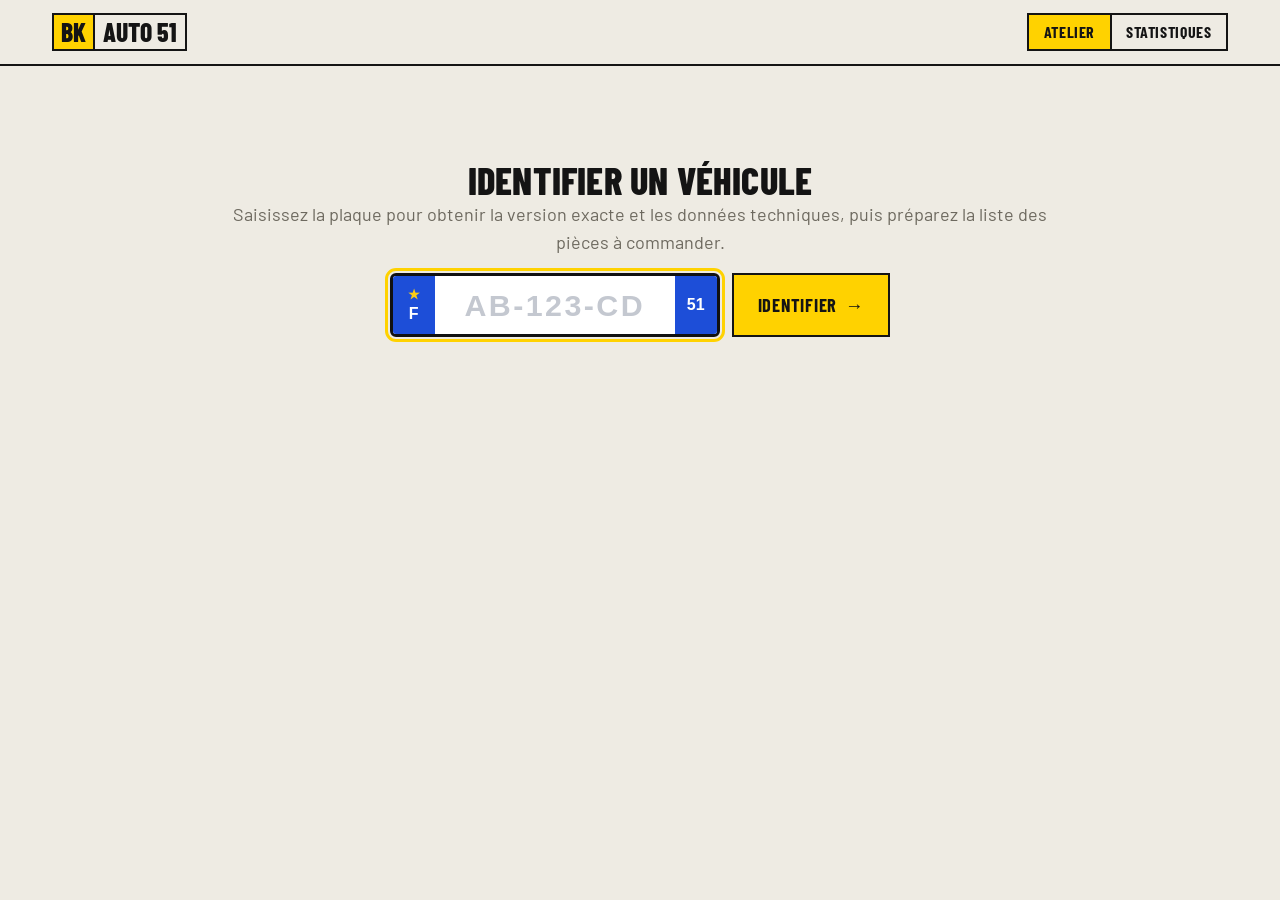
==== commit 0c5b81a4: "Tableau de bord statistiques privé : visites, appels, devis, itinéraires, avis Co-Authored-By: Claud" ====
--- a/atelier.html
+++ b/atelier.html
@@ -9,8 +9,8 @@
   <link rel="preconnect" href="https://fonts.googleapis.com">
   <link rel="preconnect" href="https://fonts.gstatic.com" crossorigin>
   <link href="https://fonts.googleapis.com/css2?family=Barlow+Condensed:wght@500;600;700;800&family=Barlow:wght@400;500;600&family=IBM+Plex+Mono:wght@400;500&display=swap" rel="stylesheet">
-  <link rel="stylesheet" href="/assets/styles.css?v=8">
-  <link rel="stylesheet" href="/assets/atelier.css?v=8">
+  <link rel="stylesheet" href="/assets/styles.css?v=14">
+  <link rel="stylesheet" href="/assets/atelier.css?v=14">
 </head>
 <body class="atelier">
   <header class="header">
@@ -18,7 +18,7 @@
       <a href="/" class="logo" aria-label="Retour au site">
         <span class="logo__bk">BK</span><span class="logo__rest">AUTO&nbsp;51</span>
       </a>
-      <span class="atelier__tag">Espace atelier · privé</span>
+      <nav class="pro-nav"><a href="/atelier" aria-current="page">Atelier</a><a href="/statistiques">Statistiques</a></nav>
     </div>
   </header>
 
--- a/assets/styles.css
+++ b/assets/styles.css
@@ -47,6 +47,7 @@
 @media (min-width: 640px) { .container { padding: 0 32px; } }
 
 .kicker { font: 500 .8rem/1.4 var(--mono); text-transform: uppercase; letter-spacing: .04em; margin-bottom: 1.4rem; }
+.slogan { font: 600 italic 1.5rem/1.2 var(--display); text-transform: uppercase; letter-spacing: .02em; margin-bottom: .6rem; }
 .lead { font-size: 1.2rem; color: var(--ink-soft); max-width: 36rem; }
 .muted { color: var(--muted); }
 .small { font-size: .88rem; }
@@ -226,6 +227,7 @@
   border: 2px solid #141414; border-radius: 0; padding: .75rem .85rem; width: 100%;
 }
 .form input:focus, .form select:focus, .form textarea:focus { outline: 3px solid var(--accent); outline-offset: 0; }
+.hp { position: absolute; left: -9999px; width: 1px; height: 1px; overflow: hidden; }
 .form__note { margin: 0; font: 400 .85rem/1.5 var(--mono); min-height: 1.3em; }
 
 .map-embed { margin-top: 64px; }
--- a/assets/atelier.css
+++ b/assets/atelier.css
@@ -65,3 +65,47 @@
   .section { padding: 0; }
   .panel, .vehicle { border-color: #999; background: #fff; }
 }
+
+/* Navigation espace pro */
+.pro-nav { display: flex; border: 2px solid var(--line); }
+.pro-nav a { font: 700 1rem/1 var(--display); text-transform: uppercase; letter-spacing: .04em; text-decoration: none; padding: .55rem .9rem; }
+.pro-nav a + a { border-left: 2px solid var(--line); }
+.pro-nav a[aria-current="page"] { background: var(--accent); color: #141414; }
+.pro-nav a:not([aria-current]):hover { background: var(--bg-alt); }
+
+/* Tableau de bord */
+.dash .container { max-width: 1100px; }
+.dash__head { display: flex; justify-content: space-between; align-items: end; flex-wrap: wrap; gap: 16px; margin-bottom: 24px; }
+.dash__head .atelier__title { margin-bottom: .3rem; }
+.range { display: flex; border: 2px solid var(--line); }
+.range button { font: 500 .8rem/1 var(--mono); text-transform: uppercase; background: var(--bg); color: var(--ink); border: 0; padding: .6rem .8rem; cursor: pointer; }
+.range button + button { border-left: 2px solid var(--line); }
+.range button[aria-pressed="true"] { background: var(--ink); color: var(--bg); }
+.dash__error { border: 2px solid #c2410c; color: #c2410c; padding: 12px 14px; font: 500 .9rem/1.4 var(--mono); }
+
+.tiles { display: grid; grid-template-columns: repeat(auto-fit, minmax(130px, 1fr)); gap: 0; border-top: 2px solid var(--line); border-left: 2px solid var(--line); margin-bottom: 20px; }
+.tile { display: grid; gap: 6px; text-align: left; padding: 14px 16px; background: var(--bg); color: var(--ink); border: 0; border-right: 2px solid var(--line); border-bottom: 2px solid var(--line); cursor: pointer; font: inherit; }
+.tile:hover { background: var(--bg-alt); }
+.tile[aria-selected="true"] { background: var(--accent); color: #141414; }
+.tile--static { cursor: default; background: var(--bg-alt); }
+.tile__label { font: 500 .74rem/1.2 var(--mono); text-transform: uppercase; }
+.tile__value { font: 800 2.6rem/1 var(--display); }
+.tile__hint { font: 400 .72rem/1.2 var(--mono); color: var(--muted); }
+
+.chart { position: relative; margin-bottom: 20px; }
+.chart__wrap svg { width: 100%; height: auto; display: block; margin-top: 12px; }
+.chart .bar { fill: var(--ink); }
+.chart .grid { stroke: var(--line); stroke-opacity: .15; }
+.chart .base { stroke: var(--line); stroke-width: 1.5; }
+.chart .axis { font: 400 11px var(--mono); fill: var(--muted); }
+.chart .hit { fill: transparent; cursor: crosshair; }
+.chart .hit.on { fill: var(--accent); fill-opacity: .35; }
+.chart__tip { position: absolute; top: 48px; transform: translateX(-50%); background: #141414; color: #eeebe3; padding: 8px 10px; font: 400 .8rem/1.4 var(--mono); pointer-events: none; white-space: nowrap; }
+
+.dash__table summary { cursor: pointer; font: 700 1.1rem/1 var(--display); text-transform: uppercase; letter-spacing: .03em; }
+.table-scroll { overflow-x: auto; margin-top: 14px; }
+.dash__table table { border-collapse: collapse; width: 100%; font: 400 .85rem/1.4 var(--mono); }
+.dash__table th, .dash__table td { padding: 6px 10px; border-bottom: 1px solid color-mix(in srgb, var(--line) 25%, transparent); text-align: right; white-space: nowrap; }
+.dash__table th { font-weight: 500; text-transform: uppercase; font-size: .72rem; color: var(--muted); }
+.dash__table th:first-child, .dash__table td:first-child { text-align: left; }
+.dash__note { margin-top: 20px; max-width: 60rem; }
